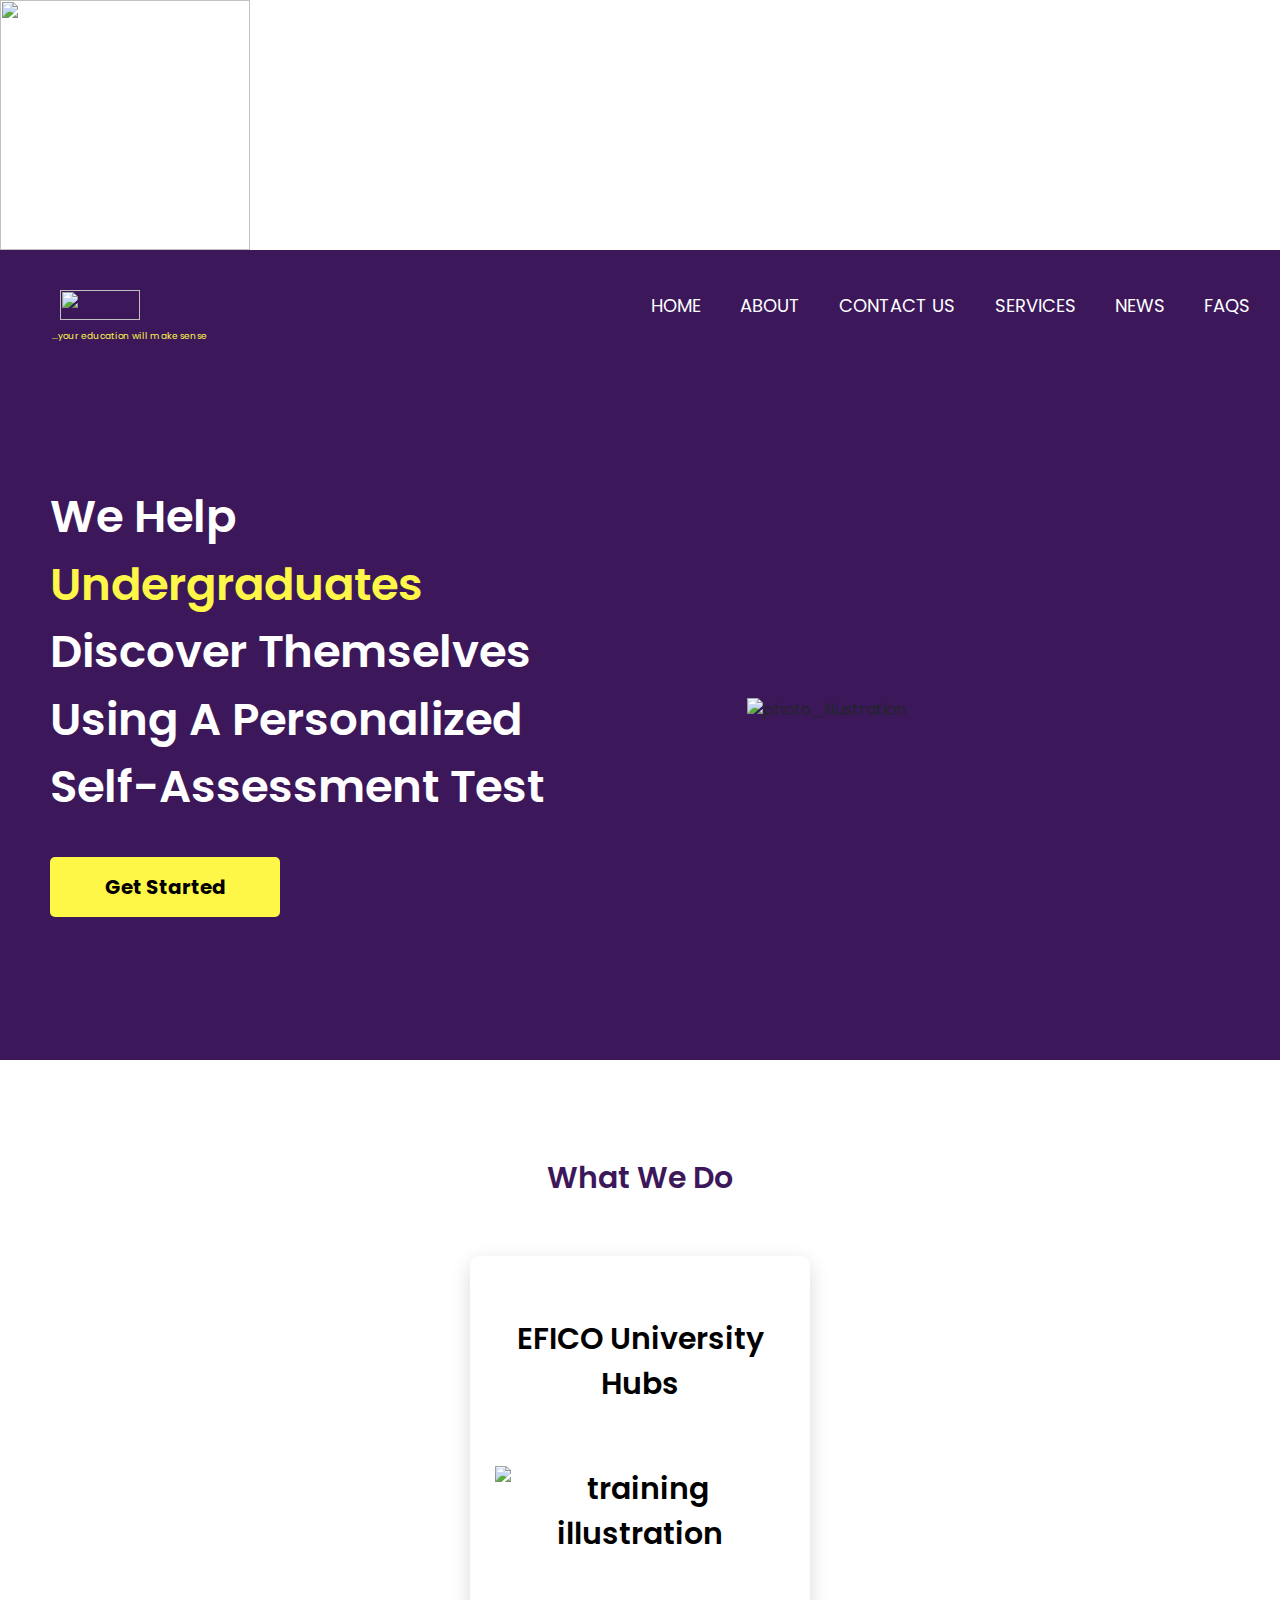
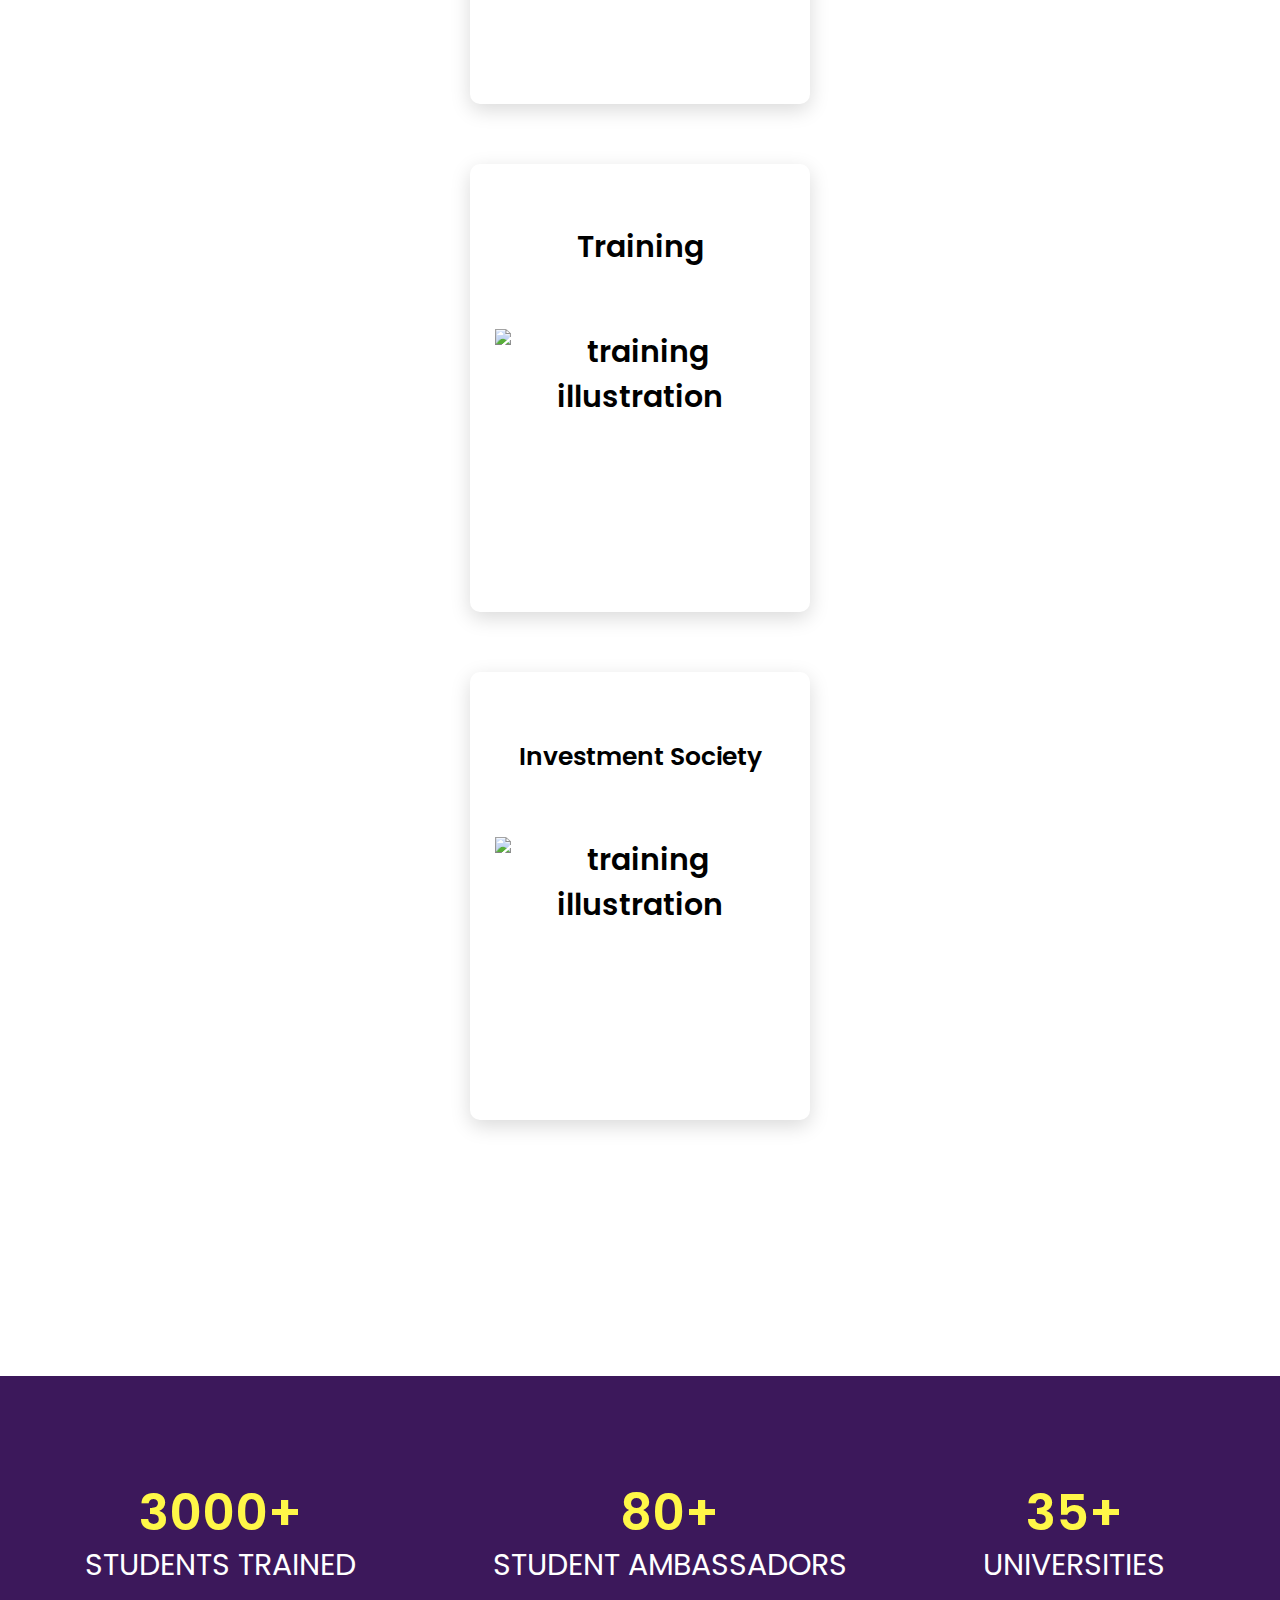
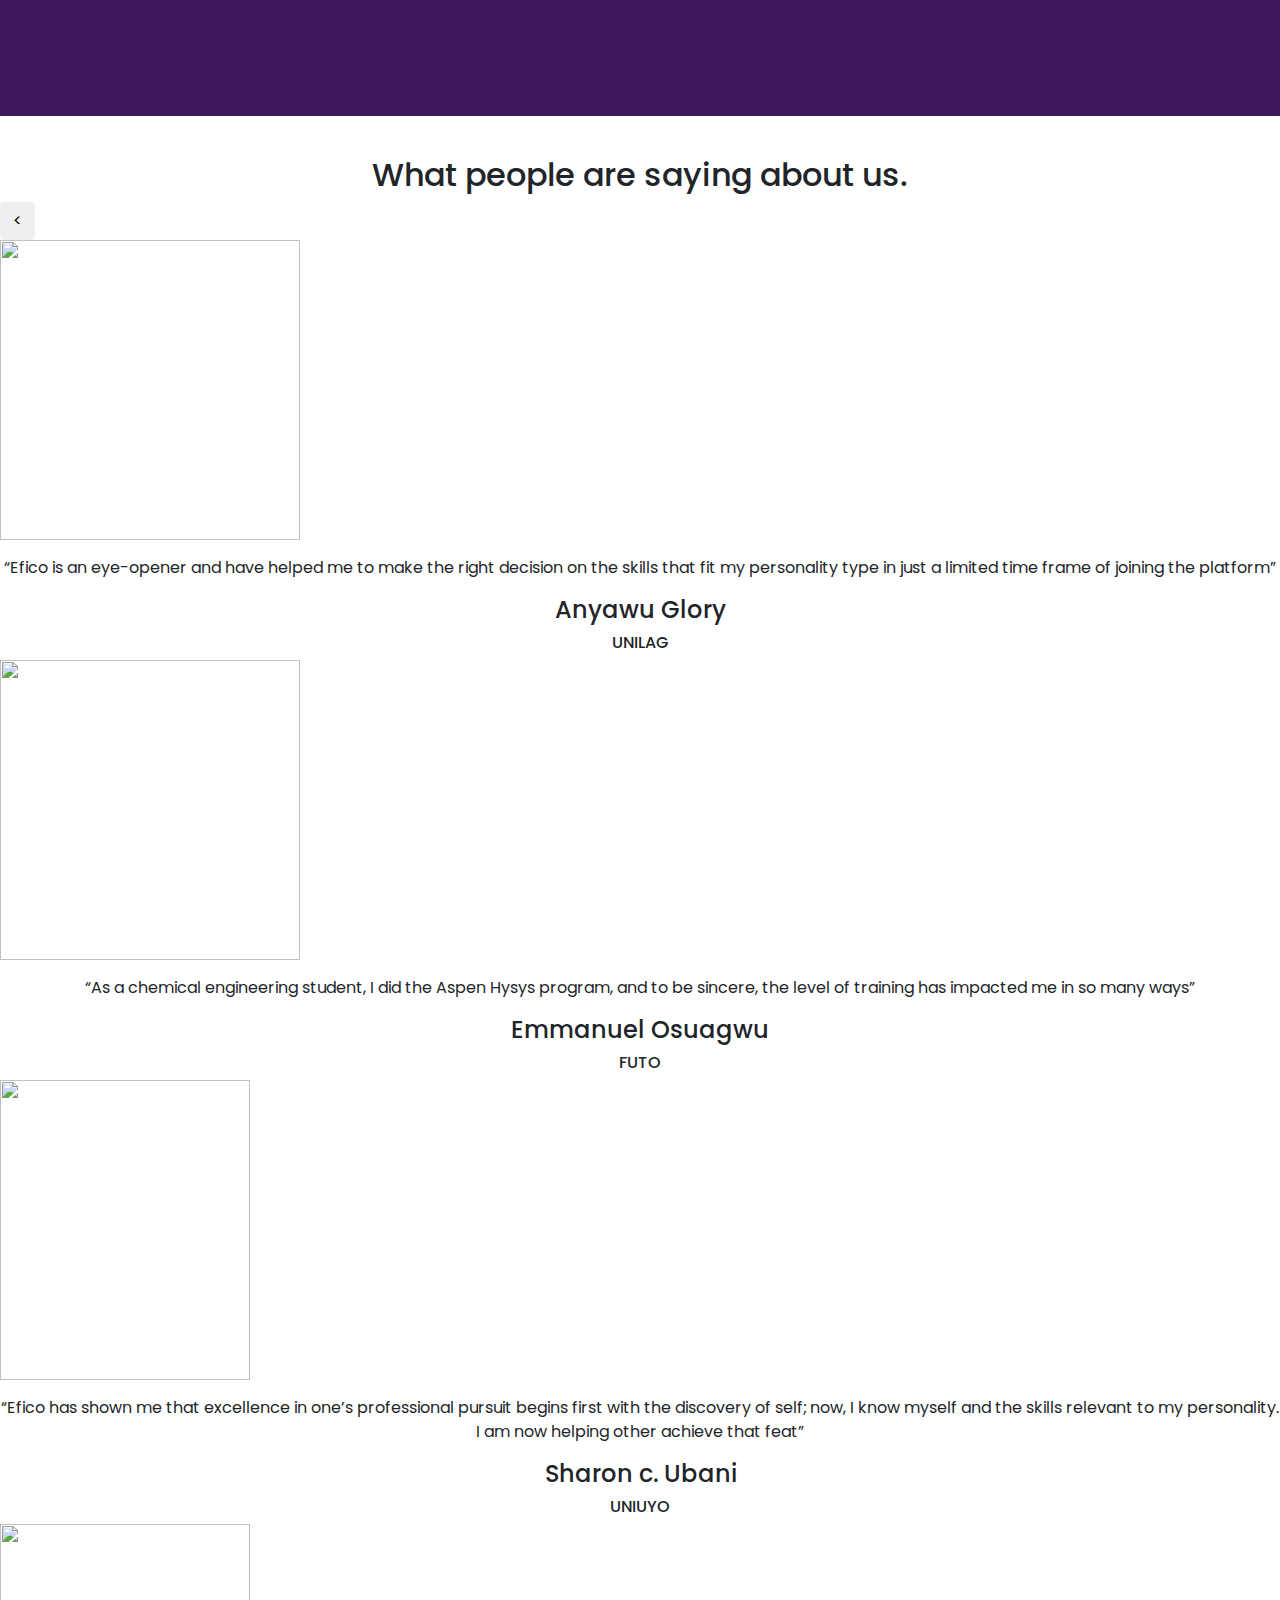
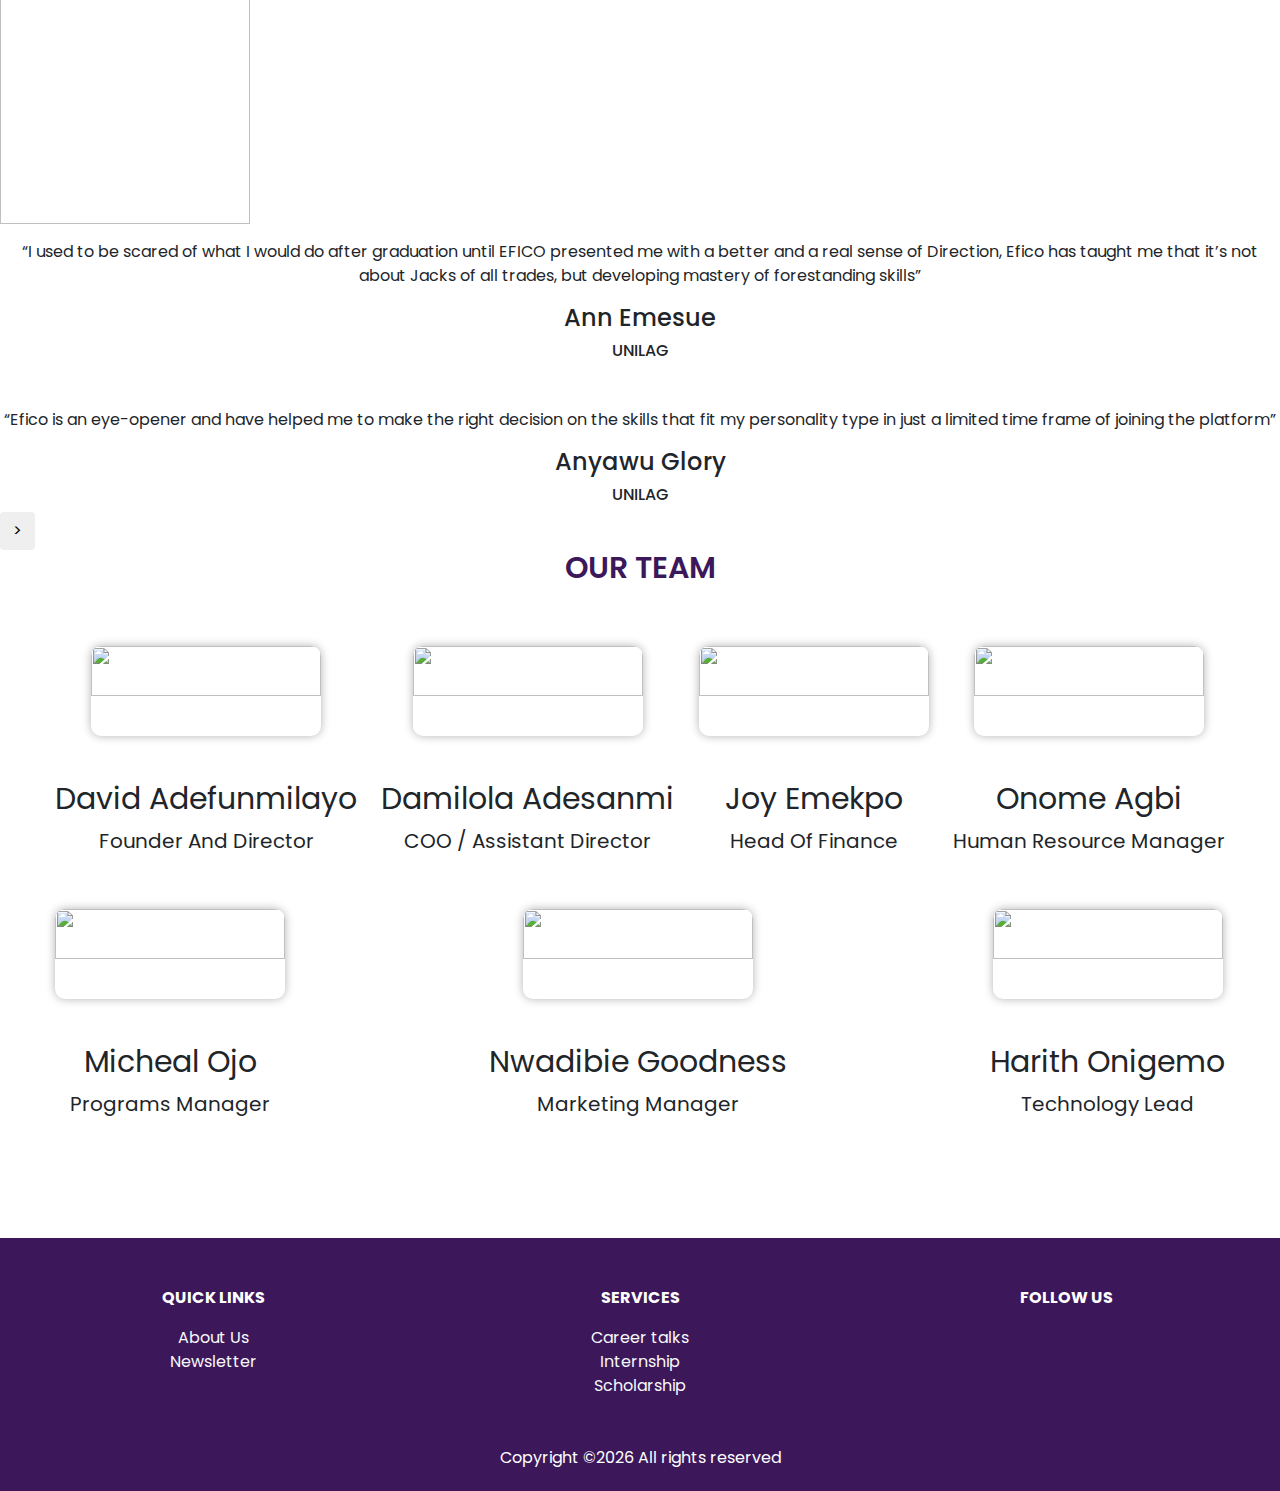
==== index.html @ e08e8446 "Update index.html" ====
<!DOCTYPE html>
<html lang="en">

<head>
    <meta charset="UTF-8">
    <meta name="viewport" content="width=device-width, initial-scale=1.0,maximum-scale=1.0, user-scalable=no">
    <meta http-equiv="X-UA-Compatible" content="ie=edge">
    <title>Efico</title>
    <link rel="stylesheet" href="https://maxcdn.bootstrapcdn.com/bootstrap/4.0.0/css/bootstrap.min.css" integrity="sha384-Gn5384xqQ1aoWXA+058RXPxPg6fy4IWvTNh0E263XmFcJlSAwiGgFAW/dAiS6JXm" crossorigin="anonymous">
    <link rel="stylesheet" href="./assets/css/index.css">
<script src="assets/js/script.js"></script>
</head>
<body>
<div class="splash ">
    <img src="https://media.giphy.com/media/lRwEh67kuL4EWx0hHs/giphy.gif" alt="" class="fade-in" width="250" height="250">
   
</div>

    <div class="top__bg flex col">
        <header class="flex row">
            <div class="logo Flex ">
                <img src="logo.png" width="80" height="30" alt="">
                <p id="your" style="font-size:9px;">...your education will make sense</p>
            </div>
            <nav id="nav" class="Flex row">
                 <div id="nav-icon">
                            <div></div>
                            <div></div>
                            <div></div>
                </div>
                <ul class="flex row">
                    <li>
                        <a href="#">home</a>
                    </li>
                    <li>
                        <a href="./Abouts.html">about</a>
                    </li>
                    <li>
                        <a href="./contact.html">contact us</a>
                    </li>
                    <li>
                        <a href="./service.html">services</a>
                    </li>
                    <li>
                        <a href="./news.html">news</a>
                    </li>
                    <li>
                        <a href="./faqs.html">faqs</a>
                    </li>
                </ul>
            </nav>
        </header>
        <main class="Flex row">
            <div class="content Flex ">
                <p>We help <span class="special">undergraduates</span> discover themselves using a Personalized
                    self-assessment test</p>
                <button>Get Started</button>
            </div>
            <img src="./assets/img/startup.svg" alt="photo_illustration" class="illustration">
        </main>
    </div>
    <section class="section-one mission flex col">
        <h1>What We Do</h1>
        <ul class="flex row">
            <li class="Flex">
                <span>EFICO University Hubs</span>
                <figure>
                    <figcaption hidden>Image illustrating Training</figcaption>
                    <img src="https://res.cloudinary.com/dox2gqczu/image/upload/v1593635358/Graduation_hpuawo.gif" width="250" height="200" alt="training illustration">
                </figure>
            </li>
            <li class="Flex">
                <span>Training</span>
                <figure>
                    <figcaption hidden>Image illustrating Training</figcaption>
                    <img src="https://res.cloudinary.com/dox2gqczu/image/upload/v1593636618/Kids_Studying_from_Home_1_nvxxnc.gif" width="250" height="250" alt="training illustration">
                </figure>
            </li>
            <li class="Flex">
                <span style="font-size: 25px;">Investment&nbsp;Society</span>
                <figure>
                    <figcaption hidden>Image illustrating Training</figcaption>
                    <img src="https://res.cloudinary.com/dox2gqczu/image/upload/v1593416941/Finance_ycnor4.gif" width="250" height="250" alt="training illustration">
                    
                </figure>
            </li>
        </ul>
    </section>
    <section class="section-two achievements">
        <h1 hidden>achievements</h1>
        <ul class="Flex row">
            <li>
                <p><span class="special">3000+</span> <br>students trained</p>
            </li>
            <li>
                <p><span class="special">80+</span> <br>student ambassadors</p>
            </li>
            <li>
                <p><span class="special">35+</span> <br>universities</p>
            </li>
        </ul>
    </section>
    
    <br>
    <div class="text-center ttxt"><H2>What people are saying about us.</H2></div>
  <div class="carousel">
      <button class="carousel_button previous btn" id="previous">&lt;</button>
      <div class="carousel_images">
          <div class="text">
          <img src="https://res.cloudinary.com/dox2gqczu/image/upload/v1593640739/Glory_qvvcg1.jpg" width="300" height="300" alt="" class="caroImg">
            <p class="text-center mt-3">“Efico is an eye-opener and have helped me to make the right decision on the skills that fit my personality type in just a limited time frame of joining the platform”</p>
            <h4 class="text-center">Anyawu Glory</h4>
            <h6 class="text-center">UNILAG</h6>
        </div>
        <div class="text">
            <img src="https://res.cloudinary.com/dox2gqczu/image/upload/v1593640124/Emmanuel_Osuagwu..._FUTO_coed0z.jpg" width="300" height="300" alt="" class="caroImg">
              <p class="text-center mt-3">“As a chemical engineering student, I did the Aspen Hysys program, and to be sincere, the level of training has impacted me in so many ways”</p>
              <h4 class="text-center">Emmanuel Osuagwu</h4>
              <h6 class="text-center">FUTO</h6>
          </div>
          <div class="text">
            <img src="https://res.cloudinary.com/dox2gqczu/image/upload/v1593640123/Sharon_Ubani_UNIUYO_inabuc.jpg" width="250" height="300" alt="" class="caroImg">
              <p class="text-center mt-3">“Efico has shown me that excellence in one’s professional pursuit begins first with the discovery of self; now, I know myself and the skills relevant to my personality. I am now helping other achieve that feat” </p>
              <h4 class="text-center">Sharon c. Ubani</h4>
              <h6 class="text-center">UNIUYO</h6>
          </div>
          <div class="text">
            <img src="https://res.cloudinary.com/dox2gqczu/image/upload/v1593640125/Ann_Emesue_ffup7v.jpg" width="250" height="300" alt="" class="caroImg">
              <p class="text-center mt-3">“I used to be scared of what I would do after graduation until EFICO presented me with a better and a real sense of Direction, Efico has taught me that it’s not about Jacks of all trades, but developing mastery of forestanding skills”</p>
              <h4 class="text-center">Ann Emesue</h4>
              <h6 class="text-center">UNILAG</h6>
          </div>
          <div class="text">
            <img src="https://via.placeholder.com/300" alt="" class="caroImg">
              <p class="text-center mt-3">“Efico is an eye-opener and have helped me to make the right decision on the skills that fit my personality type in just a limited time frame of joining the platform”</p>
              <h4 class="text-center">Anyawu Glory</h4>
              <h6 class="text-center">UNILAG</h6>
          </div>
      </div>
      <button class="carousel_button next btn" id="next">&gt;</button>
  </div>
    
    <section class="section-four team flex col">
        <h1>our team</h1>
        <ul class="flex row">
            <li class="Flex text-center">
                    <img src="./assets/img/david.jpg" alt="">
                <p class="member__name">David Adefunmilayo</p>
                <p class="member__position">Founder and Director</p>
            </li>
            
            <li class="Flex text-center">
                    <img src="./assets/img/dami.jpg" alt="">
                <p class="member__name">Damilola Adesanmi</p>
                <p class="member__position">COO / Assistant Director</p>
            </li>
            <li class="Flex text-center">
                <img src="./assets/img/joy.jpg" alt="">
            <p class="member__name">Joy  Emekpo</p>
            <p class="member__position">Head of Finance</p>
        </li>
            <li class="Flex text-center">
            
                <img src="./assets/img/onome.jpg" alt="">
                        
            <p class="member__name">Onome Agbi</p>
            <p class="member__position"> Human Resource Manager</p>
        </li>
            
            <li class="Flex text-center">
                    <img src="https://res.cloudinary.com/dox2gqczu/image/upload/v1593457088/IMG-20190831-WA0055_2_akvv0k.jpg" alt="">
                <p class="member__name">Micheal Ojo</p>
                <p class="member__position">Programs Manager</p>
            </li>
            <li class="Flex text-center">
                    <img src="https://res.cloudinary.com/dox2gqczu/image/upload/v1593459541/Goodness2_qggwzu.png" alt="">
                <p class="member__name">Nwadibie Goodness</p>
                <p class="member__position">Marketing Manager</p>
            </li>
            <li class="Flex text-center">
                    <img src="https://res.cloudinary.com/dox2gqczu/image/upload/v1593468079/Harith2_cvdtim.png" alt="">
                <p class="member__name">Harith Onigemo</p>
                <p class="member__position">Technology Lead</p>
            </li>
        </ul>
    </section>
    <footer>
        <div class="container-fluid footer py-5">
          <div class="row ">
              <div class="col">
                  <p><Strong>QUICK LINKS</Strong></p>
                  <a href="#" class="text-light">About Us</a> <br>
                  <a href="#" class="text-light">Newsletter</a>
              </div>
              <div class="col">
                <p><Strong>SERVICES</Strong></p>
                
                <a href="#" class="text-light">Career talks</a> <br>
                <a href="#" class="text-light">Internship</a> <br>
                <a href="#" class="text-light">Scholarship</a>
                
            </div>
            <div class="col">
                <p><Strong>FOLLOW US</Strong></p>
            
                <a href="#" class="text-light"><i class="fab fa-twitter"></i></a>
                <a href="#" class="text-light"><i class="fab fa-instagram"></i></a>
                <a href="#" class="text-light"><i class="fab fa-facebook"></i></a>
                <a href="#" class="text-light"><i class="fab fa-youtube"></i></a>
                <a href="#" class="text-light"><i class="fab fa-linkedin"></i></a>
            
            </div>
          </div>
        </div>
        <div class="container-fluid" style=" background-color: #3c185b; text-align: center; color: white; height: 45px; bottom: 0;">
         Copyright &copy;<script>document.write(new Date().getFullYear());</script> All rights reserved </p>
        </div>
        </footer>
    <script src="./assets/js/index.js"></script>

</body>
<script>
   
</script>
<script src="https://kit.fontawesome.com/dc7f1f050e.js" crossorigin="anonymous"></script>
<script src="https://code.jquery.com/jquery-3.2.1.slim.min.js" integrity="sha384-KJ3o2DKtIkvYIK3UENzmM7KCkRr/rE9/Qpg6aAZGJwFDMVNA/GpGFF93hXpG5KkN" crossorigin="anonymous"></script>
<script src="https://cdnjs.cloudflare.com/ajax/libs/popper.js/1.12.9/umd/popper.min.js" integrity="sha384-ApNbgh9B+Y1QKtv3Rn7W3mgPxhU9K/ScQsAP7hUibX39j7fakFPskvXusvfa0b4Q" crossorigin="anonymous"></script>
<script src="https://maxcdn.bootstrapcdn.com/bootstrap/4.0.0/js/bootstrap.min.js" integrity="sha384-JZR6Spejh4U02d8jOt6vLEHfe/JQGiRRSQQxSfFWpi1MquVdAyjUar5+76PVCmYl" crossorigin="anonymous"></script>
</html>
---- assets/css/index.css ----
@import url('https://fonts.googleapis.com/css2?family=Poppins:wght@400;600;700&display=swap');

*{
    margin: 0;
    padding: 0;
    box-sizing: border-box;
    font-family: 'Poppins', sans-serif;
    -webkit-tap-highlight-color: transparent;
}
li {
    list-style-type: none;
}
.flex {
    display: flex;
}

.col {
    flex-direction: column;
}
.row {
    flex-direction: row;
}
.top__bg {
    background-color: #3C185B;
    width: 100%;
    max-width: 100vw;
    min-height: 90vh;
    height: fit-content;
}
body {
    overflow-x: hidden;
}
header {
    padding: 0 30px 0 52px; 
    justify-content: space-between;
    align-items: flex-start;
    height: 110px;
}
header .logo {
    align-items: flex-start;
    margin-top: 40px;
}
header .logo img {
    margin: 0 0 10px 8px;
}
header .logo p {
    color: #FFF748;
    font-size: 20px;
}
nav {
    height: inherit;
    width: 50%;
}
nav ul {
    width: 100%;
   height: inherit;
   align-items: center;
   justify-content: space-between;
}

nav a {
    font-size: 18px;
    text-decoration: none;
    text-transform: uppercase;
    color:white;
    white-space: nowrap;
}

main {
    position: relative;
    flex: 1;
    align-items: center;
    padding: 45px 0px;
}
main .content  {
    align-items: flex-start;
    margin-left: 50px;
    width: 40%;
    margin-right: 185px;
}
main .content p {
    color: white;
    text-transform: capitalize;
    font-size: 45px;
    font-weight: 600;
    line-height: 150%;
}
main .content .special {
    color: #FFF748;
}
main .illustration {
    width: 30%;
    height: auto
}
.content button {
    text-align: center;
    margin-top: 20px;
    width: 230px;
    height: 60px;
    font-weight: bold;
    font-size: 20px;
    background-color: #FFF748;
    border: none;
    border-radius: 5px;
    cursor: pointer;
    margin-bottom: 20px;
}
.content button:hover {
    transform: translateY(-6px);
    border-bottom: 5px solid rgb(170, 163, 25)
}
.slide {
    position: absolute;
    bottom: 20px;
    width: fit-content;
    margin-left: auto;
    margin-right: auto;
    left: 0;
    right: 0;
}
.slide div {
    width: 14px;
    height: 14px;
    background-color: transparent;
    border: 2px solid white;
    border-radius: 50%;
    margin: 0 10px;
}
.slide .current {
    background: white;
}
section {
    width: 100%;
}
.section-one.mission {
    padding: 100px 100px 180px 100px;
    align-items: center;
}
.section-one h1 {
    font-size: 50px;
    color: #3C185B;
    font-weight: 600;
    text-transform: capitalize;
    margin-bottom: 100px
}
.section-one ul {
    width: 100%;
    justify-content: space-between;
}
.section-one li {
    color: black;
    font-size: 30px;
    font-weight: 600;
    background-color: #FFFFFF;
    box-shadow: 0px 6px 20px rgba(0, 0, 0, 0.15);
    border-radius: 10px;
    flex-shrink: 0;
    width: 340px;
    height: 448px;
    align-items: center;
    text-align: center;
    padding: 60px 25px 35px 25px;
}
.section-one li:hover {
    cursor: pointer;
    transform: scale(1.1);
    box-shadow: 0px 0px 10px rgba(0, 0, 0, 0.2)
}
.section-one li img {
    margin-top: 60px
}
.section-two {
    background-color: #3C185B;
    height: fit-content;
    padding: 0 100px;
}
.section-two ul {
    height: fit-content;
    min-height: 340px;
    height: 100%;
    width: 100%;
    align-items: center;
    justify-content: space-between;
}
.section-two li p {
    font-size: 30px;
    text-align: center;
    line-height: 45px;
    color: white;
    text-transform: uppercase;
}
.section-two li p .special {
    color: #FFF748;
    font-weight: 600;
    font-size: 50px;
}

.section-three {
    padding: 60px 0 150px 0px;
    align-items: center
}
.section-three h1 {
    text-transform: uppercase;
    font-size: 50px;
    color: #3C185B;
    font-weight: 600;
    margin-bottom: 120px
}
.section-three .carousel {
    width: 100%;
    height: 200px;
    min-height: fit-content;
    position: relative;
}
.section-three .carousel .control {
    right: 0;
    width: 105px;
    height: inherit;
    align-items: center;
    justify-content: center;
}
.section-three .carousel .control:hover {
    cursor: pointer;
    background-color: rgba(0, 0, 0, 0.2);
}
.section-three .carousel .next {
    position: absolute;
    right: 0;
}
.section-three .review {
    margin: 0 0 0 10px;
    padding-right: 115px;
}
.section-three .content {
    margin-left: 40px;
}
.section-three .reviewer__name {
    text-transform: capitalize;
    color: #3C185B;
    font-size: 30px;
    margin-bottom: 30px;
}
.section-three .review__content {
    color: black;
    font-size: 25px;
}
.section-four {
    align-items: center;
    margin-bottom: 50px;
}
.section-four h1 {
    text-transform: uppercase;
    font-size: 50px;
    color: #3C185B;
    font-weight: 600;
    margin-bottom: 100px
}
.section-four ul {
    padding: 0 40px;
    width: 100%;
    flex-wrap: wrap;
    justify-content: space-between
}
.section-four li {
    margin-bottom: 100px;
    align-items: center;
    flex-shrink: 0;
}
.section-four p {
    text-transform: capitalize;
    text-align: center
}
.section-four img {
    width: 230px;
    height: 55%;
    border-radius: 10px;
    box-shadow: 0px 0px 10px rgba(0, 0, 0, 0.3);
}
.section-four .member__name {
    font-size: 30px;
    margin: 40px 0 5px 0;
}
.section-four .member__position {
    font-size: 20px;
}
footer {
    background-color: #3C185B;
    color: white;
    text-align: center;
}
 @media only screen and (max-width: 1400px) {
     section.flex h1 {
         margin-bottom: 60px;
         font-size: 30px
     }
     .section-one ul.row {
         width: fit-content;
         flex-direction: column;
     }
     .section-one li {
         margin-bottom: 60px;
     }
 }
@media only screen and (max-width: 1150px) {
    nav ul.flex.row {
        padding-top: 80px;
        z-index: 2;
        justify-content: flex-start;
        background: #3C185B;
        position: absolute;
        left: 0;
        top: 0;
        width: 100vw;
        min-height: 110vh;
        flex-direction: column;
        overflow: hidden;
        transition-duration: 300ms;
        transform: translateX(-100%)
    }
    nav.open ul.flex.row {
        transform: translateX(0)
    }
    nav {
        width: fit-content
    }
    nav ul.flex.row li {
        margin-bottom: 40px;
    }
    #nav-icon {
        position: relative;
        z-index: 4;
        margin-top: 25px;
        width: 35px;
        height: fit-content;
        cursor: pointer;
    }
    #nav-icon div {
        border-radius: 2px;
        height: 3px;
        width: 35px;
        margin-bottom: 10px;
        background-color: white;
        transition-duration: 300ms;
    }
    #nav-icon div:nth-child(3) {
        margin-bottom: 0;
    }
    .open #nav-icon div:nth-child(1){
      transform: rotateZ(-45deg) translateX(-8px)translateY(10px)
    }
    .open #nav-icon div:nth-child(2) {  
        opacity: 0;
    }
    .open #nav-icon div:nth-child(3){
    transform: rotateZ(45deg) translateX(-8px)translateY(-10px)
  }
  main .content p {
      font-size: 30px;
      margin-bottom: 40px;
  }
  .section-two {
    padding: 0 30px;
}
}
@media only screen and (max-width: 920px) {
    main .content {
        margin-right: 60px;
    }
    .section-two li p  {
        font-size: 20px;
    }
    .section-two li p .special  {
        font-size: 30px;
    }
}
@media only screen and (max-width: 650px) {
    .section-one.mission {
    padding:  100px 0;
    }
    .section-one ul.row {
        width: 100%;
        align-items: center;
    }
    .section-one li {
        width: 80%;
    }
    .section-one li img {
        width: 90%;
    }
    .section-four img{
        width: 60%;
    }
    .section-four ul.row{
        flex-direction: column;
        align-items: center;
    }
    .section-four li {
        align-items: center;
    }
    .section-two ul.row {
        flex-direction: column;
        padding: 45px 0 0 0;
    }
    .section-two li {
        margin-bottom: 45px;
    }
    .section-three .review.row {
        flex-direction: column;
        padding-right: 0;
        align-items: center;
        text-align: center;
        margin-left: 0;
    }
    .section-three .carousel .control {
        width: 30px;
    }
    .section-three .review img {
        width: 70%;
    }
    .section-three .carousel {
        justify-content: space-between;
    }
    .section-three .carousel .next {
        position: unset;
    }
    .section-three .content {
        margin: 0;
    }
    .section-three .reviewer__name {
        margin: 30px 0 10px 0;
        font-size: 25px;
    }
    .section-three .review__content {
        font-size: 18px;
    }
}

@media only screen and (max-width: 550px){
    header {
        padding: 0 25px;
    }
    header .logo p {
        font-size: 16px;
    }
    main .content {
        margin: 0 40px 0 25px;
    }
    main .content p {
        font-size: 22px;
        margin-bottom: 0px;
    }
    main .illustration {
        width: 40%;
    }
    .content button {
        width: 160px;
        font-size: 18px;
        height: 50px;
    }
}
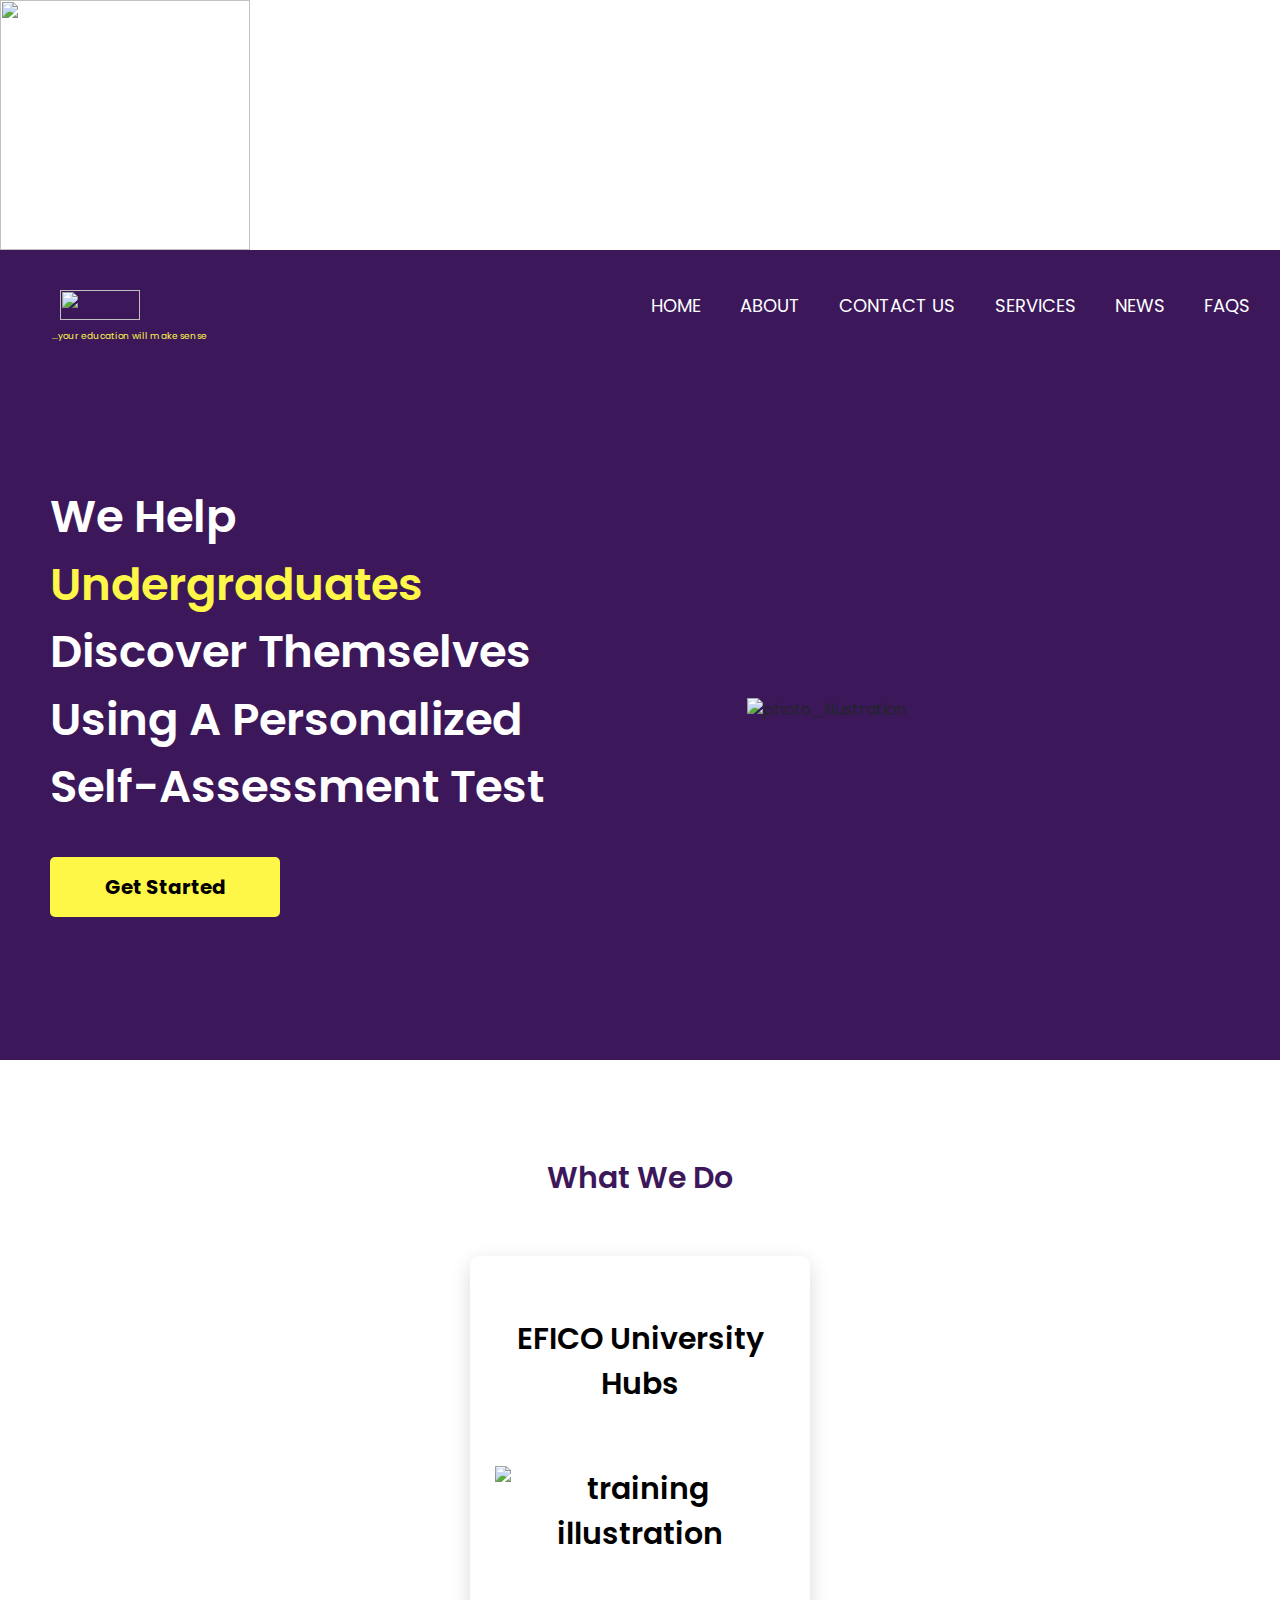
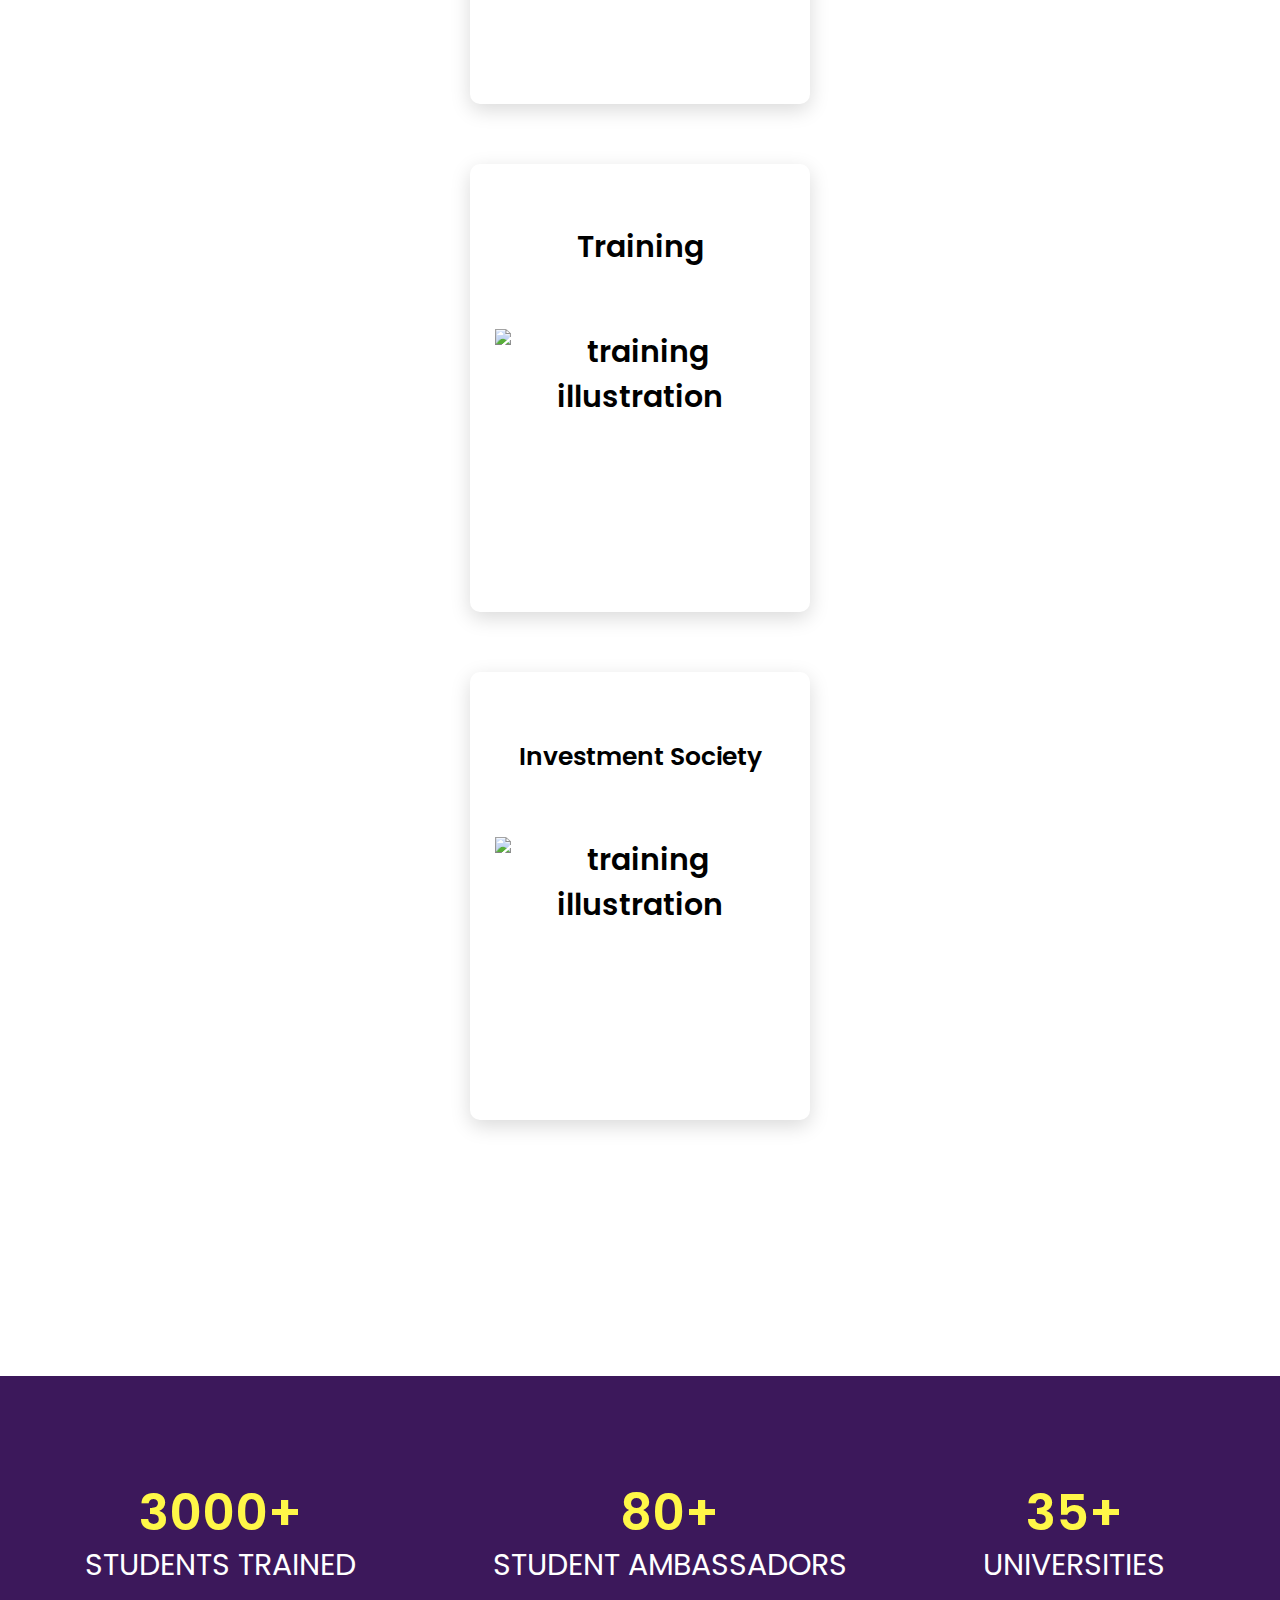
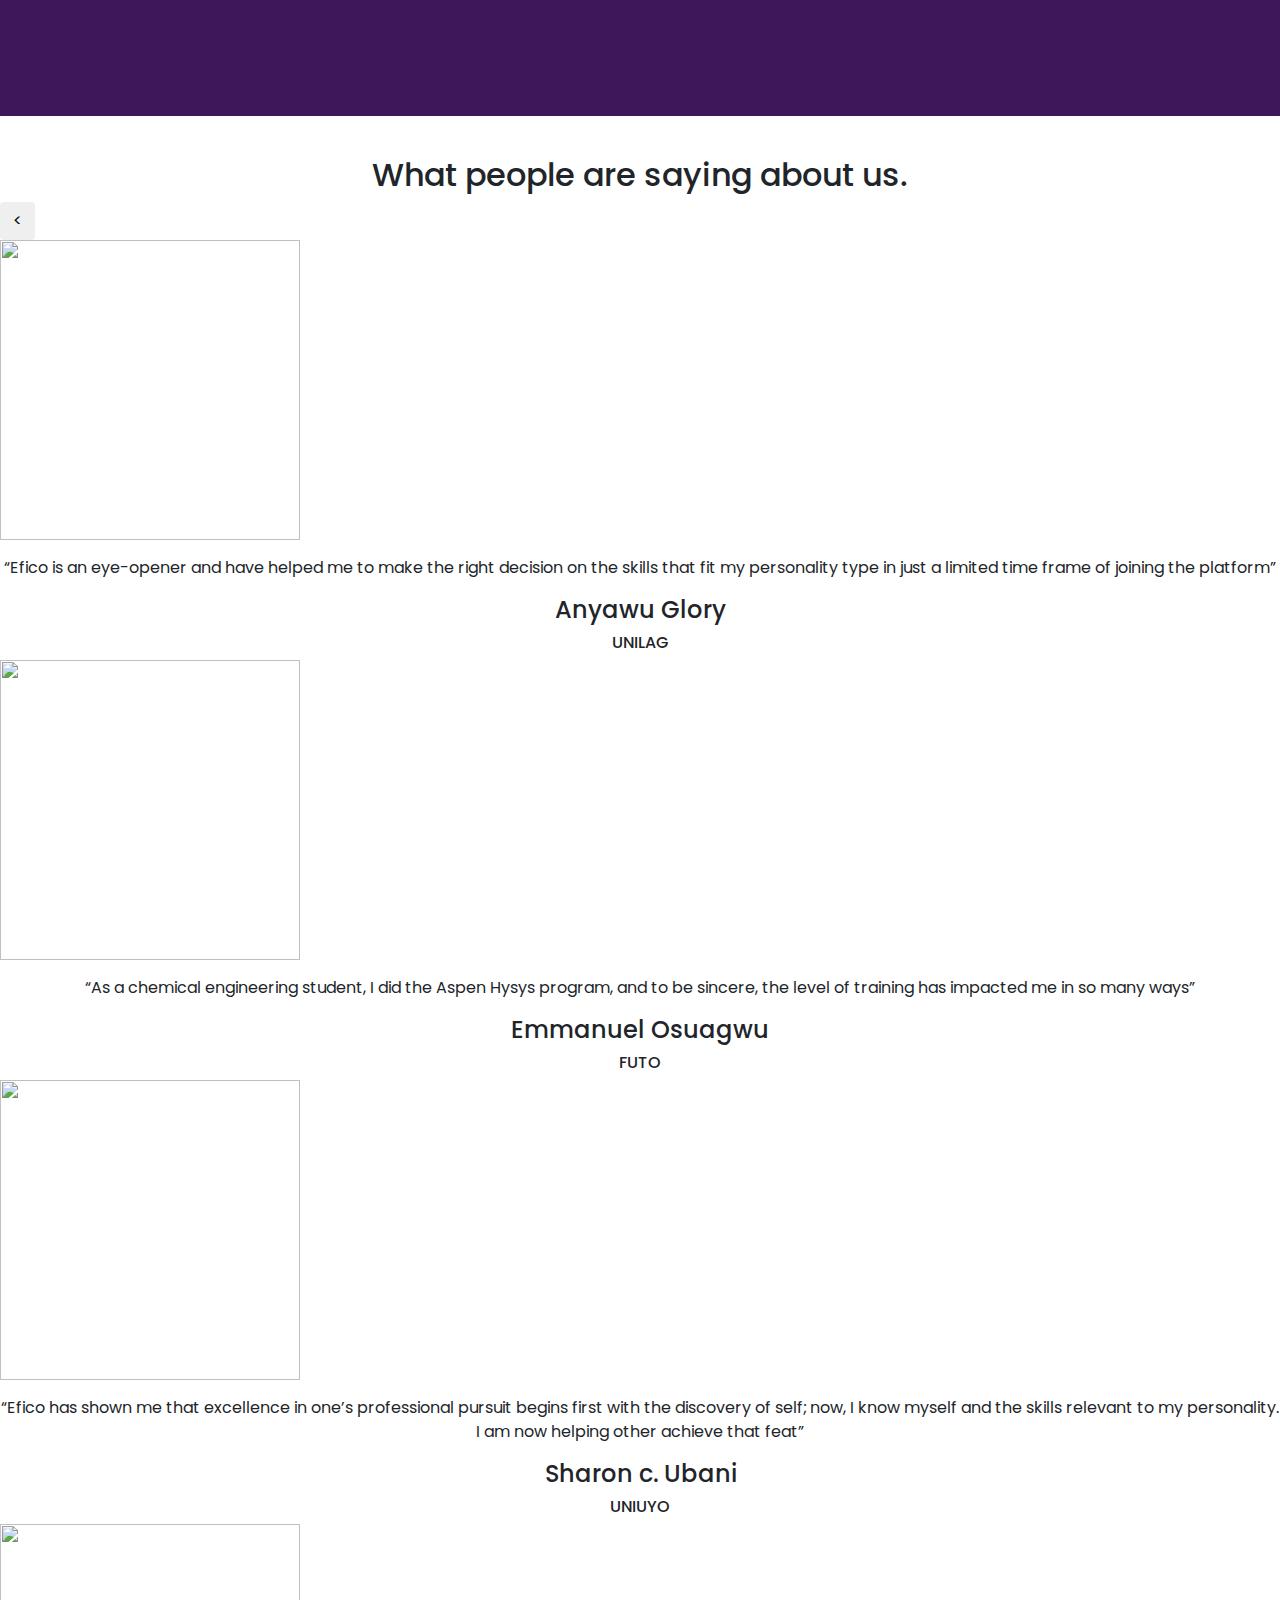
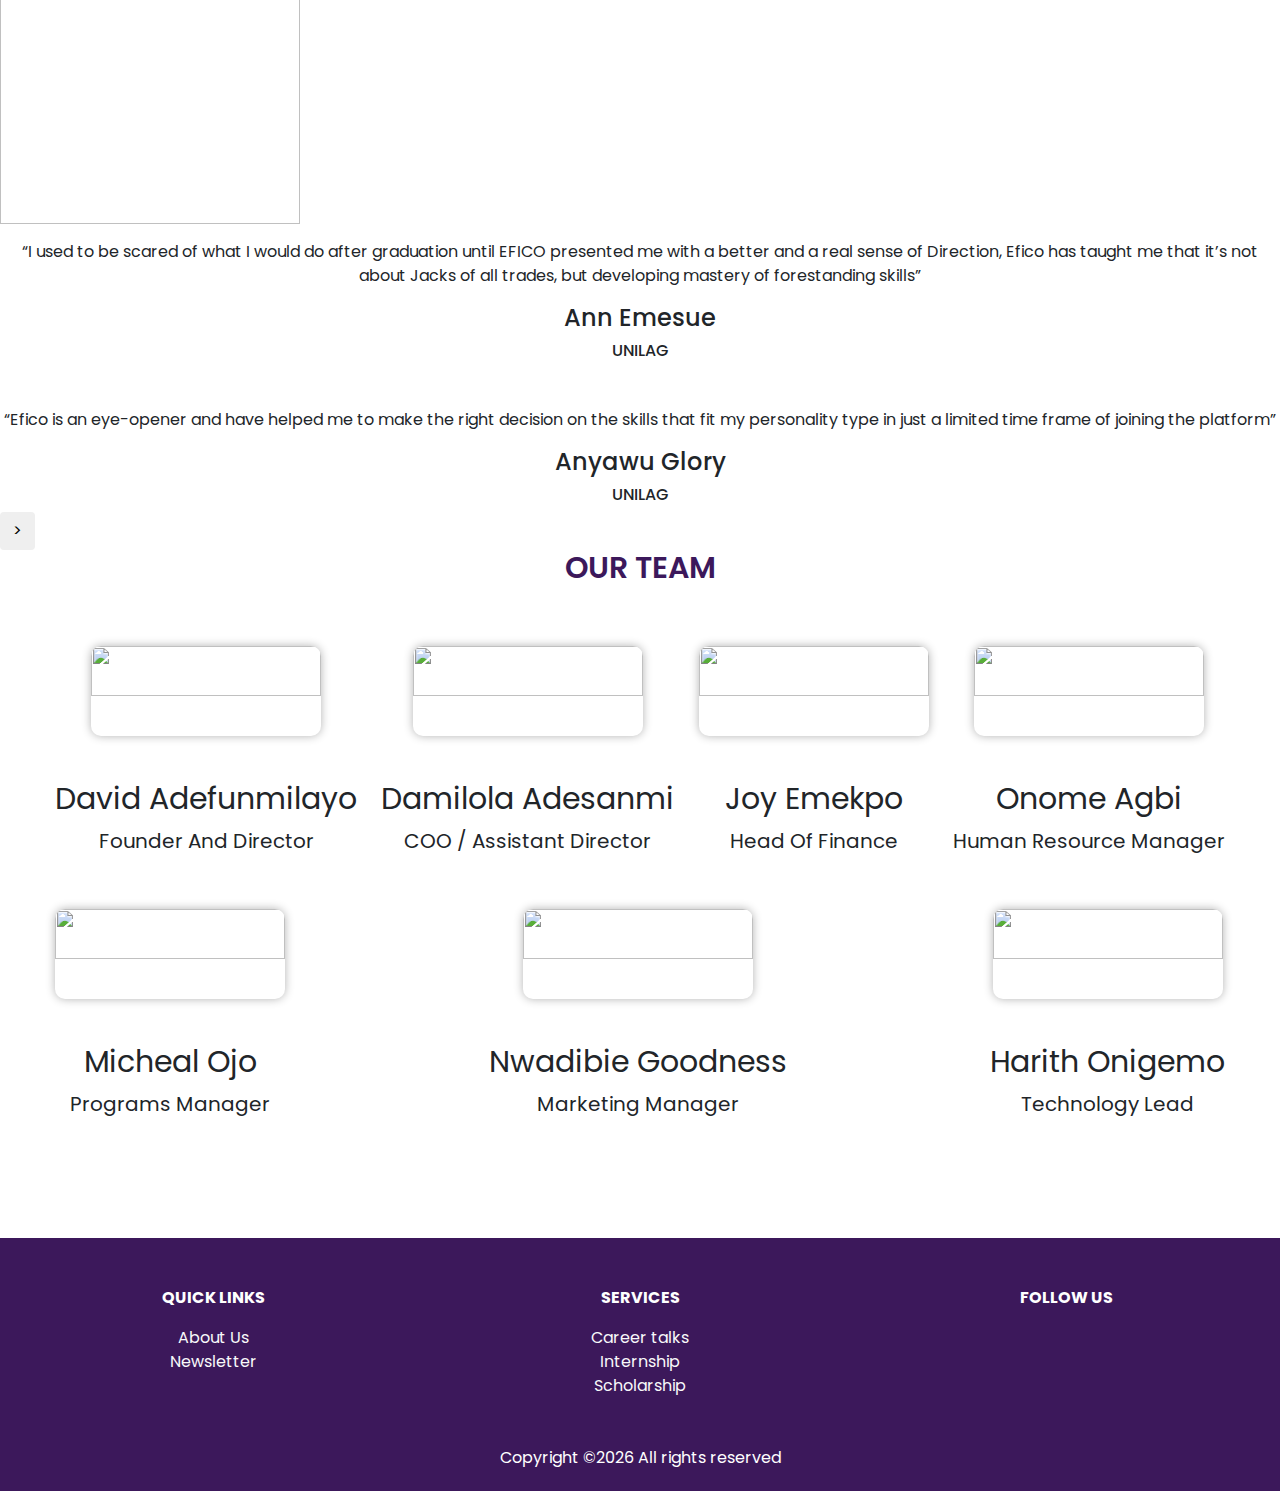
==== commit 6dfe496b: "Update index.html" ====
--- a/index.html
+++ b/index.html
@@ -119,13 +119,13 @@
               <h6 class="text-center">FUTO</h6>
           </div>
           <div class="text">
-            <img src="https://res.cloudinary.com/dox2gqczu/image/upload/v1593640123/Sharon_Ubani_UNIUYO_inabuc.jpg" width="250" height="300" alt="" class="caroImg">
+            <img src="https://res.cloudinary.com/dox2gqczu/image/upload/v1593640123/Sharon_Ubani_UNIUYO_inabuc.jpg" width="300" height="300" alt="" class="caroImg">
               <p class="text-center mt-3">“Efico has shown me that excellence in one’s professional pursuit begins first with the discovery of self; now, I know myself and the skills relevant to my personality. I am now helping other achieve that feat” </p>
               <h4 class="text-center">Sharon c. Ubani</h4>
               <h6 class="text-center">UNIUYO</h6>
           </div>
           <div class="text">
-            <img src="https://res.cloudinary.com/dox2gqczu/image/upload/v1593640125/Ann_Emesue_ffup7v.jpg" width="250" height="300" alt="" class="caroImg">
+            <img src="https://res.cloudinary.com/dox2gqczu/image/upload/v1593640125/Ann_Emesue_ffup7v.jpg" width="300" height="300" alt="" class="caroImg">
               <p class="text-center mt-3">“I used to be scared of what I would do after graduation until EFICO presented me with a better and a real sense of Direction, Efico has taught me that it’s not about Jacks of all trades, but developing mastery of forestanding skills”</p>
               <h4 class="text-center">Ann Emesue</h4>
               <h6 class="text-center">UNILAG</h6>
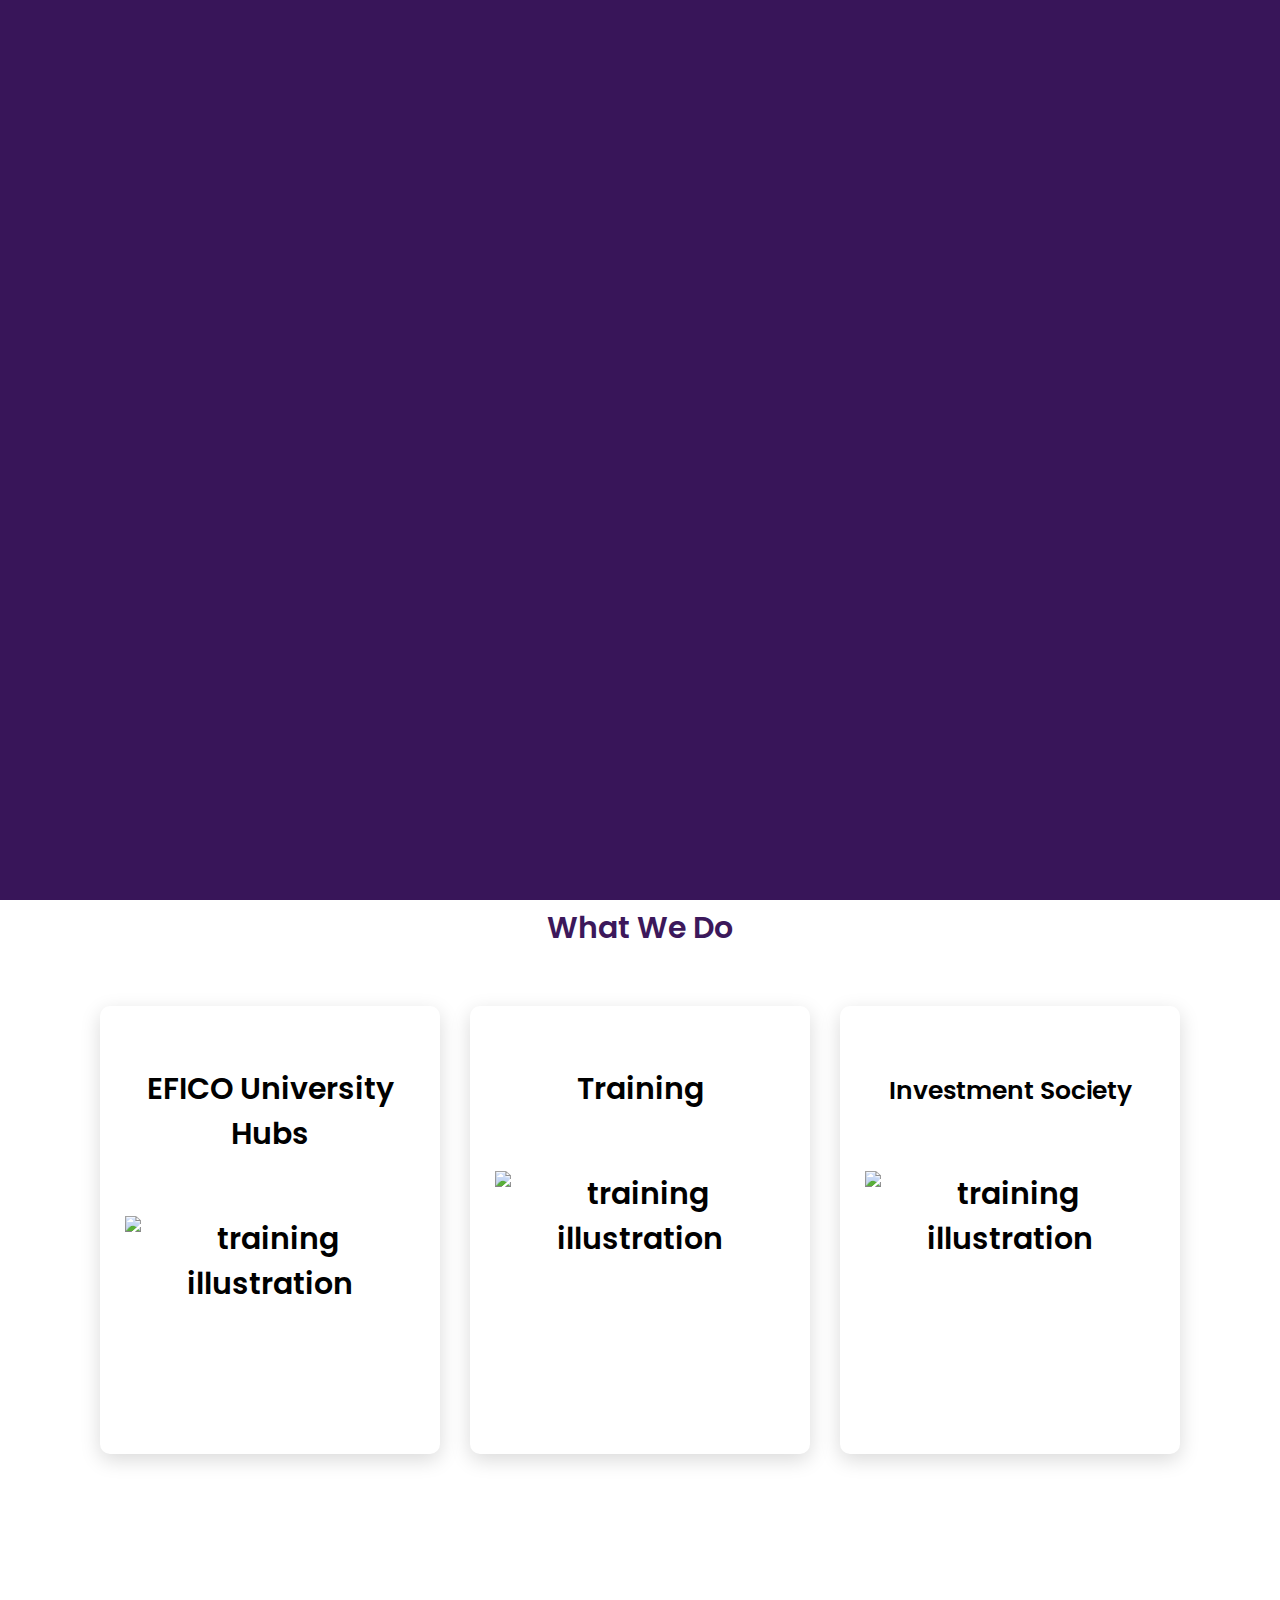
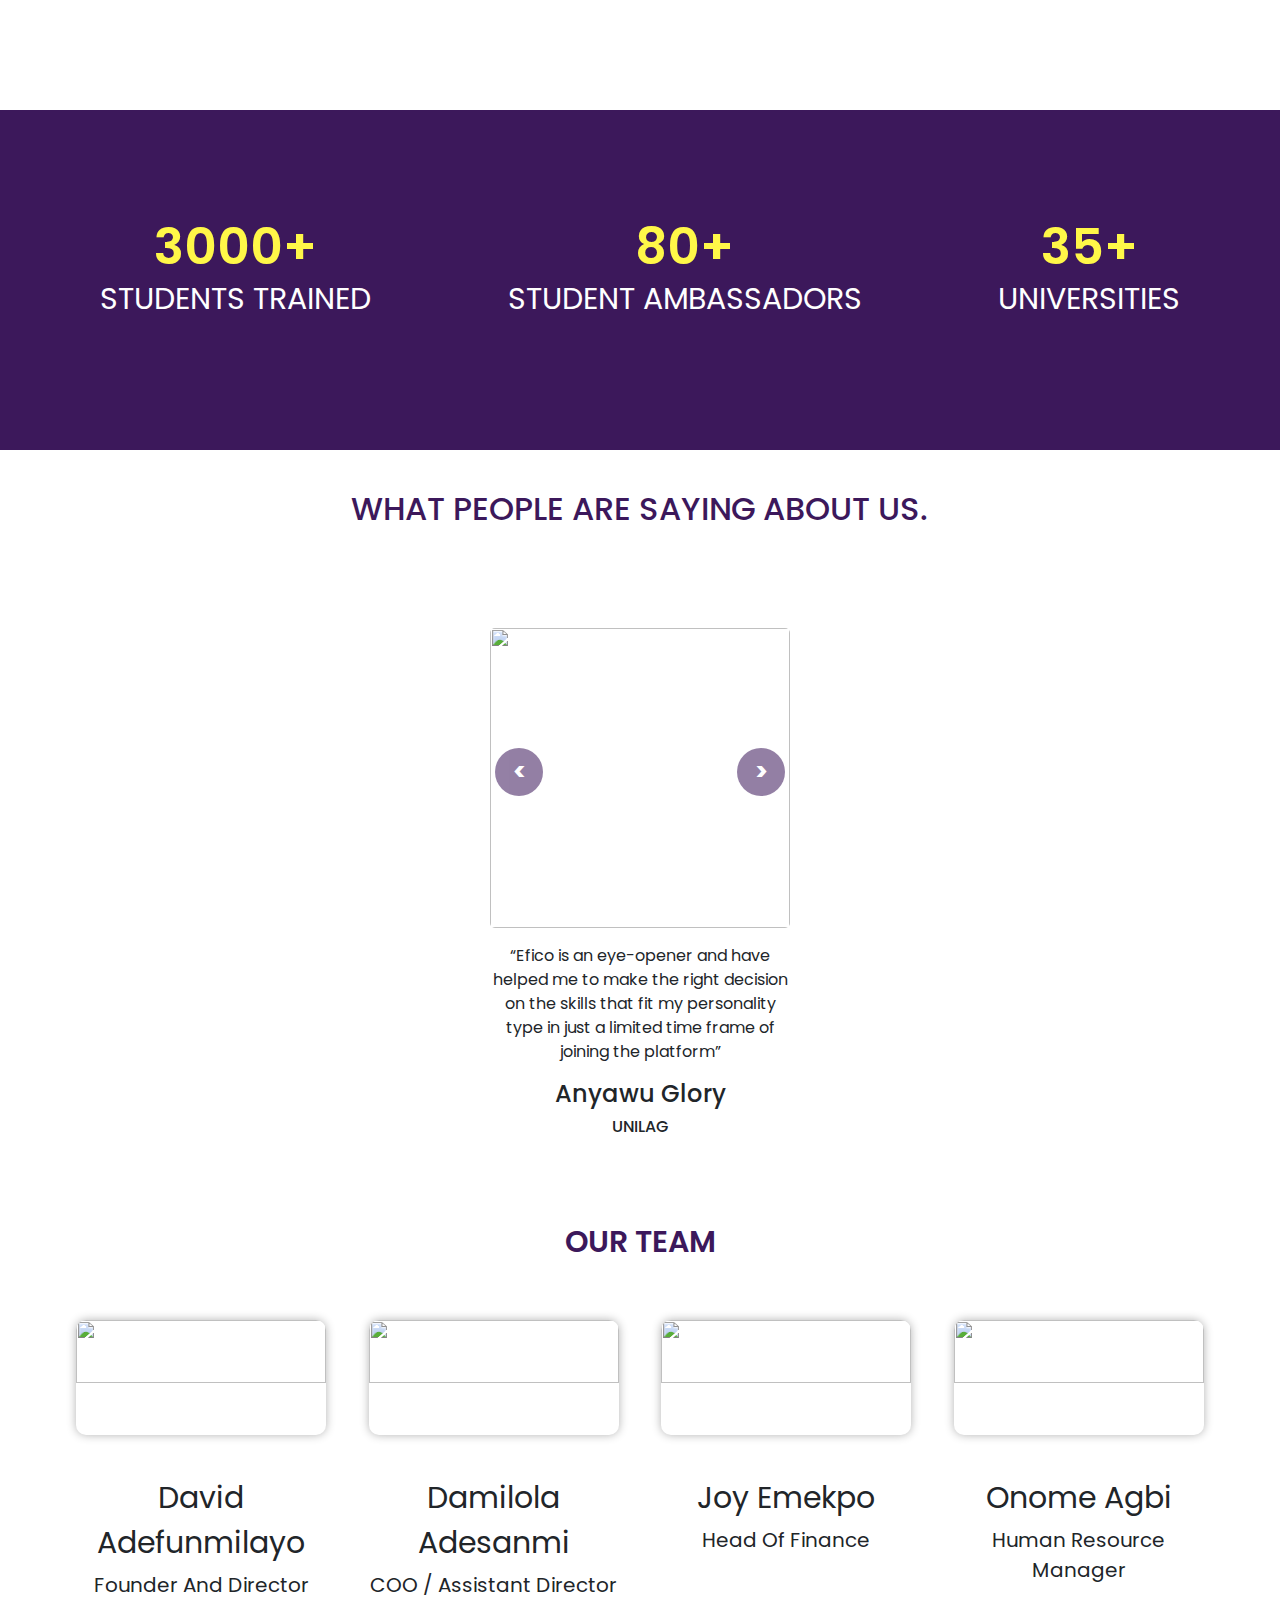
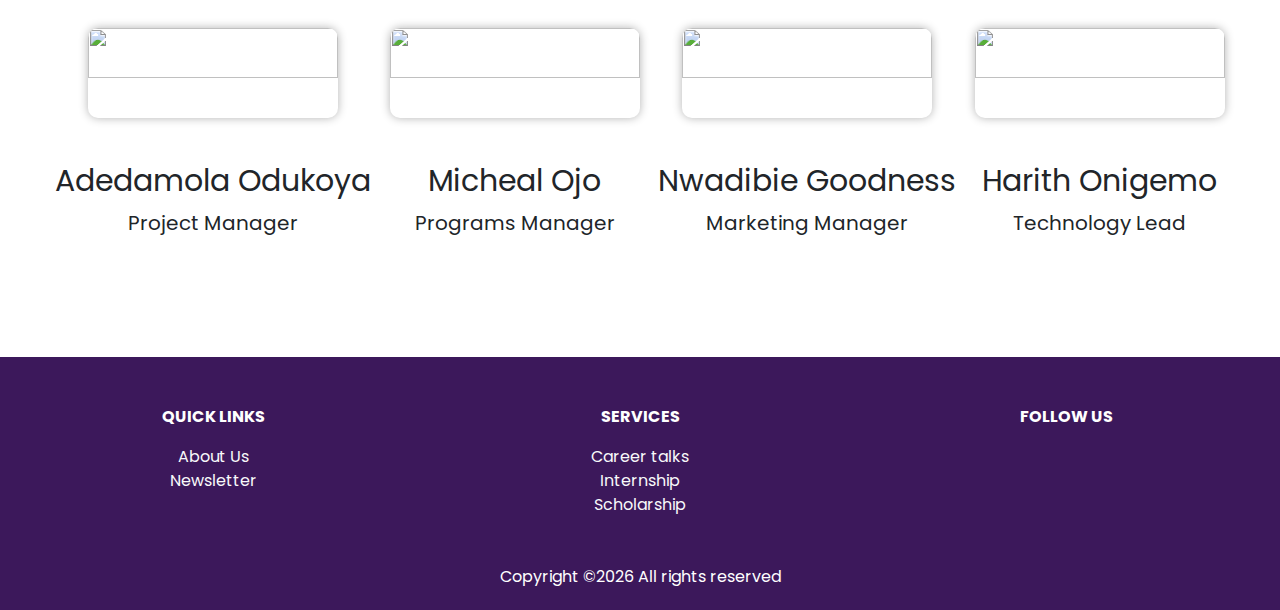
==== commit b55fdad6: "some changes" ====
--- a/index.html
+++ b/index.html
@@ -54,10 +54,53 @@
             <div class="content Flex ">
                 <p>We help <span class="special">undergraduates</span> discover themselves using a Personalized
                     self-assessment test</p>
-                <button>Get Started</button>
-            </div>
+                <button data-toggle="modal" data-target="#exampleModal">Get Started</button>
+            </div>
+
             <img src="./assets/img/startup.svg" alt="photo_illustration" class="illustration">
         </main>
+        <div class="modal fade" id="exampleModal" tabindex="-1" role="dialog" aria-labelledby="exampleModalLabel" aria-hidden="true">
+            <div class="modal-dialog" role="document">
+              <div class="modal-content">
+                <div class="modal-header">
+                  <h5 class="modal-title" id="exampleModalLabel">Input your Email</h5>
+                  <button type="button" class="close" data-dismiss="modal" aria-label="Close">
+                    <span aria-hidden="true">&times;</span>
+                  </button>
+                </div>
+                <div class="modal-body">
+                    <div class="email">
+                  <input type="email">
+                </div>
+                </div>
+                <div class="modal-footer">
+                  <button type="button" class="btn btn-secondary" data-dismiss="modal">Close</button>
+                  <button type="button" class="btn btn-primary" style="background-color: #3c185b; border: #3c185b;">Submit</button>
+                </div>
+              </div>
+            </div>
+          </div>
+        <div class="modal fade" id="exampleModal1" tabindex="-1" role="dialog" aria-labelledby="exampleModalLabel1" aria-hidden="true">
+            <div class="modal-dialog" role="document">
+              <div class="modal-content">
+                <div class="modal-header">
+                  <h5 class="modal-title" id="exampleModalLabel">Subscribe to our Newsletter</h5>
+                  <button type="button" class="close" data-dismiss="modal" aria-label="Close">
+                    <span aria-hidden="true">&times;</span>
+                  </button>
+                </div>
+                <div class="modal-body">
+                    <div class="email">
+                  <input type="email" placeholder="Input your Email">
+                </div>
+                </div>
+                <div class="modal-footer">
+                  <button type="button" class="btn btn-secondary" data-dismiss="modal">Close</button>
+                  <button type="button" class="btn btn-primary" style="background-color: #3c185b; border: #3c185b;">Submit</button>
+                </div>
+              </div>
+            </div>
+          </div>
     </div>
     <section class="section-one mission flex col">
         <h1>What We Do</h1>
@@ -66,21 +109,21 @@
                 <span>EFICO University Hubs</span>
                 <figure>
                     <figcaption hidden>Image illustrating Training</figcaption>
-                    <img src="https://res.cloudinary.com/dox2gqczu/image/upload/v1593635358/Graduation_hpuawo.gif" width="250" height="200" alt="training illustration">
+                    <img src="https://res.cloudinary.com/dox2gqczu/image/upload/v1593797575/Graduation_2_zsjhht.gif" width="250" height="200" alt="training illustration">
                 </figure>
             </li>
             <li class="Flex">
                 <span>Training</span>
                 <figure>
                     <figcaption hidden>Image illustrating Training</figcaption>
-                    <img src="https://res.cloudinary.com/dox2gqczu/image/upload/v1593636618/Kids_Studying_from_Home_1_nvxxnc.gif" width="250" height="250" alt="training illustration">
+                    <img src="https://res.cloudinary.com/dox2gqczu/image/upload/v1593797574/Kids_Studying_from_Home_4_yu3dmt.gif" width="250" height="250" alt="training illustration">
                 </figure>
             </li>
             <li class="Flex">
                 <span style="font-size: 25px;">Investment&nbsp;Society</span>
                 <figure>
                     <figcaption hidden>Image illustrating Training</figcaption>
-                    <img src="https://res.cloudinary.com/dox2gqczu/image/upload/v1593416941/Finance_ycnor4.gif" width="250" height="250" alt="training illustration">
+                    <img src="https://res.cloudinary.com/dox2gqczu/image/upload/v1593675291/Finance_1_uukvzt.gif" width="250" height="250" alt="training illustration">
                     
                 </figure>
             </li>
@@ -88,7 +131,7 @@
     </section>
     <section class="section-two achievements">
         <h1 hidden>achievements</h1>
-        <ul class="Flex row">
+        <ul class="Flex row mx-auto">
             <li>
                 <p><span class="special">3000+</span> <br>students trained</p>
             </li>
@@ -118,12 +161,12 @@
               <h4 class="text-center">Emmanuel Osuagwu</h4>
               <h6 class="text-center">FUTO</h6>
           </div>
-          <div class="text">
+          <!-- <div class="text">
             <img src="https://res.cloudinary.com/dox2gqczu/image/upload/v1593640123/Sharon_Ubani_UNIUYO_inabuc.jpg" width="300" height="300" alt="" class="caroImg">
               <p class="text-center mt-3">“Efico has shown me that excellence in one’s professional pursuit begins first with the discovery of self; now, I know myself and the skills relevant to my personality. I am now helping other achieve that feat” </p>
               <h4 class="text-center">Sharon c. Ubani</h4>
               <h6 class="text-center">UNIUYO</h6>
-          </div>
+          </div> -->
           <div class="text">
             <img src="https://res.cloudinary.com/dox2gqczu/image/upload/v1593640125/Ann_Emesue_ffup7v.jpg" width="300" height="300" alt="" class="caroImg">
               <p class="text-center mt-3">“I used to be scared of what I would do after graduation until EFICO presented me with a better and a real sense of Direction, Efico has taught me that it’s not about Jacks of all trades, but developing mastery of forestanding skills”</p>
@@ -143,28 +186,34 @@
     <section class="section-four team flex col">
         <h1>our team</h1>
         <ul class="flex row">
-            <li class="Flex text-center">
+            <li class="Flex col-sm-12 col-lg-3 text-center">
                     <img src="./assets/img/david.jpg" alt="">
                 <p class="member__name">David Adefunmilayo</p>
                 <p class="member__position">Founder and Director</p>
             </li>
             
-            <li class="Flex text-center">
+            <li class="Flex col-sm-12 col-lg-3 text-center">
                     <img src="./assets/img/dami.jpg" alt="">
                 <p class="member__name">Damilola Adesanmi</p>
                 <p class="member__position">COO / Assistant Director</p>
             </li>
-            <li class="Flex text-center">
+            <li class="Flex col-sm-12 col-lg-3 text-center">
                 <img src="./assets/img/joy.jpg" alt="">
             <p class="member__name">Joy  Emekpo</p>
             <p class="member__position">Head of Finance</p>
         </li>
-            <li class="Flex text-center">
-            
+            <li class="Flex col-sm-12 col-lg-3 text-center">
                 <img src="./assets/img/onome.jpg" alt="">
+            <p class="member__name">Onome Agbi</p>
+            <p class="member__position">Human Resource Manager</p>
+        </li>
+            
+            <li class="Flex text-center">
+            
+                <img src="https://res.cloudinary.com/dox2gqczu/image/upload/v1597756463/5_-1_-1_cyfjvw.jpg" alt="">
                         
-            <p class="member__name">Onome Agbi</p>
-            <p class="member__position"> Human Resource Manager</p>
+            <p class="member__name">Adedamola Odukoya</p>
+            <p class="member__position">Project Manager</p>
         </li>
             
             <li class="Flex text-center">
@@ -189,25 +238,25 @@
           <div class="row ">
               <div class="col">
                   <p><Strong>QUICK LINKS</Strong></p>
-                  <a href="#" class="text-light">About Us</a> <br>
-                  <a href="#" class="text-light">Newsletter</a>
+                  <a href="Abouts.html" class="text-light">About Us</a> <br>
+                  <a href="#" class="text-light" data-toggle="modal" data-target="#exampleModal1">Newsletter</a>
               </div>
               <div class="col">
                 <p><Strong>SERVICES</Strong></p>
                 
-                <a href="#" class="text-light">Career talks</a> <br>
-                <a href="#" class="text-light">Internship</a> <br>
-                <a href="#" class="text-light">Scholarship</a>
+                <a href="service.html" class="text-light">Career talks</a> <br>
+                <a href="service.html" class="text-light">Internship</a> <br>
+                <a href="service.html" class="text-light">Scholarship</a>
                 
             </div>
             <div class="col">
                 <p><Strong>FOLLOW US</Strong></p>
             
-                <a href="#" class="text-light"><i class="fab fa-twitter"></i></a>
-                <a href="#" class="text-light"><i class="fab fa-instagram"></i></a>
-                <a href="#" class="text-light"><i class="fab fa-facebook"></i></a>
-                <a href="#" class="text-light"><i class="fab fa-youtube"></i></a>
-                <a href="#" class="text-light"><i class="fab fa-linkedin"></i></a>
+                <a href="https://twitter.com/EficoResources" class="text-light"><i class="fab fa-twitter"></i></a>
+                <a href="http://instagram.com/efico_resources" class="text-light"><i class="fab fa-instagram"></i></a>
+                <a href="https://www.facebook.com/profile.php?id=100044491054245" class="text-light"><i class="fab fa-facebook"></i></a>
+                <a href="https://www.youtube.com/channel/UC4BCMxcqIsr_ZBBafiAWV4g" class="text-light"><i class="fab fa-youtube"></i></a>
+                <a href="https://www.linkedin.com/company/efico-resources" class="text-light"><i class="fab fa-linkedin"></i></a>
             
             </div>
           </div>
--- a/assets/css/index.css
+++ b/assets/css/index.css
@@ -21,6 +21,10 @@
 .row {
     flex-direction: row;
 }
+#your{
+    font-size: 7px;
+}
+
 .top__bg {
     background-color: #3C185B;
     width: 100%;
@@ -110,6 +114,14 @@
     transform: translateY(-6px);
     border-bottom: 5px solid rgb(170, 163, 25)
 }
+.email input{
+    width: 80%;
+    padding: 10px 10px;
+    outline: none;
+}
+.email input:focus{
+    border: 3px solid #555;
+}
 .slide {
     position: absolute;
     bottom: 20px;
@@ -196,10 +208,7 @@
     font-size: 50px;
 }
 
-.section-three {
-    padding: 60px 0 150px 0px;
-    align-items: center
-}
+
 .section-three h1 {
     text-transform: uppercase;
     font-size: 50px;
@@ -207,48 +216,135 @@
     font-weight: 600;
     margin-bottom: 120px
 }
-.section-three .carousel {
-    width: 100%;
-    height: 200px;
+.section-three  {
+    width: 100%;
+    height: auto;
     min-height: fit-content;
-    position: relative;
-}
-.section-three .carousel .control {
+
+}
+.section-three  .control {
     right: 0;
     width: 105px;
     height: inherit;
     align-items: center;
     justify-content: center;
 }
-.section-three .carousel .control:hover {
+.section-three  .control:hover {
     cursor: pointer;
     background-color: rgba(0, 0, 0, 0.2);
 }
-.section-three .carousel .next {
-    position: absolute;
-    right: 0;
-}
+
 .section-three .review {
     margin: 0 0 0 10px;
     padding-right: 115px;
 }
-.section-three .content {
-    margin-left: 40px;
-}
+
 .section-three .reviewer__name {
     text-transform: capitalize;
     color: #3C185B;
-    font-size: 30px;
+    
     margin-bottom: 30px;
 }
 .section-three .review__content {
     color: black;
-    font-size: 25px;
+
 }
 .section-four {
     align-items: center;
     margin-bottom: 50px;
 }
+
+.carousel{
+    align-items: center;
+    display: flex;
+    margin: 2rem auto;
+    overflow: hidden;
+    position: relative;
+    width: 300px;
+    
+}
+    .carousel_images{
+        display: flex;
+        transform: translateX(0);
+        transition: transform 0.25s;
+    }
+    .caroImg{
+        border-radius: 5px;
+    }
+
+    .carousel_button{
+        background: #3C185B;
+        border: 0;
+        border-radius: 50%;
+        color: white;
+        cursor: pointer;
+        font-size: 1.5rem;
+        font-weight: bold;
+        height: 3rem;
+        opacity: 0.55;
+        position: absolute;
+        transition: opacity 0.25s;
+        width: 3rem;
+        z-index: 1;
+        outline: transparent;
+    }
+    .previous{
+        top: 120px;
+        left: 5px;
+    }
+    .previous:hover{
+        opacity: 0.5;
+    }
+    .next{
+        top: 120px;
+        right: 5px;
+    }
+    .next:hover{
+        opacity: 0.5;
+    }
+    .ttxt{
+        text-transform: uppercase;
+    font-size: 50px;
+    color: #3C185B;
+    font-weight: 650;
+    margin-bottom: 100px;
+    }
+    .splash{
+        position: fixed;
+        top: 0;
+        left: 0;
+        width: 100%;
+        height: 100vh;
+        background-color: #381559;
+        z-index: 200;
+        text-align: center;
+        color: white;
+        line-height: 90vh;
+    }
+    .splash.display-none{
+        position: fixed;
+        opacity: 0;
+        top: 0;
+        left: 0;
+        width: 100%;
+        height: 100vh;
+        background-color: #381559;
+        z-index: -10;
+        text-align: center;
+        color: white;
+        line-height: 90vh;
+        transition: all 0.5s;
+    }
+    @keyframes fadeIn{
+        to{
+            opacity: 1;
+        }
+    }
+
+    .fade-in{
+        opacity: 0;
+        animation: fadeIn 1s ease-in forwards;
+    }
 .section-four h1 {
     text-transform: uppercase;
     font-size: 50px;
@@ -272,7 +368,7 @@
     text-align: center
 }
 .section-four img {
-    width: 230px;
+    width: 250px;
     height: 55%;
     border-radius: 10px;
     box-shadow: 0px 0px 10px rgba(0, 0, 0, 0.3);
@@ -295,13 +391,34 @@
          font-size: 30px
      }
      .section-one ul.row {
-         width: fit-content;
-         flex-direction: column;
+         width: 100%;
+         flex-direction: row; 
      }
      .section-one li {
          margin-bottom: 60px;
      }
+     #your{
+     font-size: 12px;
+     }
  }
+ @media only screen and (max-width: 1200px) {
+    section.flex h1 {
+        margin-bottom: 60px;
+        font-size: 30px
+    }
+    .section-one ul.row {
+        width: fit-content;
+        flex-direction: column;
+       
+    }
+    .section-one li {
+        margin-bottom: 60px;
+    }
+    #your{
+    font-size: 12px;
+    }
+}
+
 @media only screen and (max-width: 1150px) {
     nav ul.flex.row {
         padding-top: 80px;
@@ -390,6 +507,7 @@
     }
     .section-four img{
         width: 60%;
+        height: 55%;
     }
     .section-four ul.row{
         flex-direction: column;
@@ -458,4 +576,4 @@
         font-size: 18px;
         height: 50px;
     }
-}+}
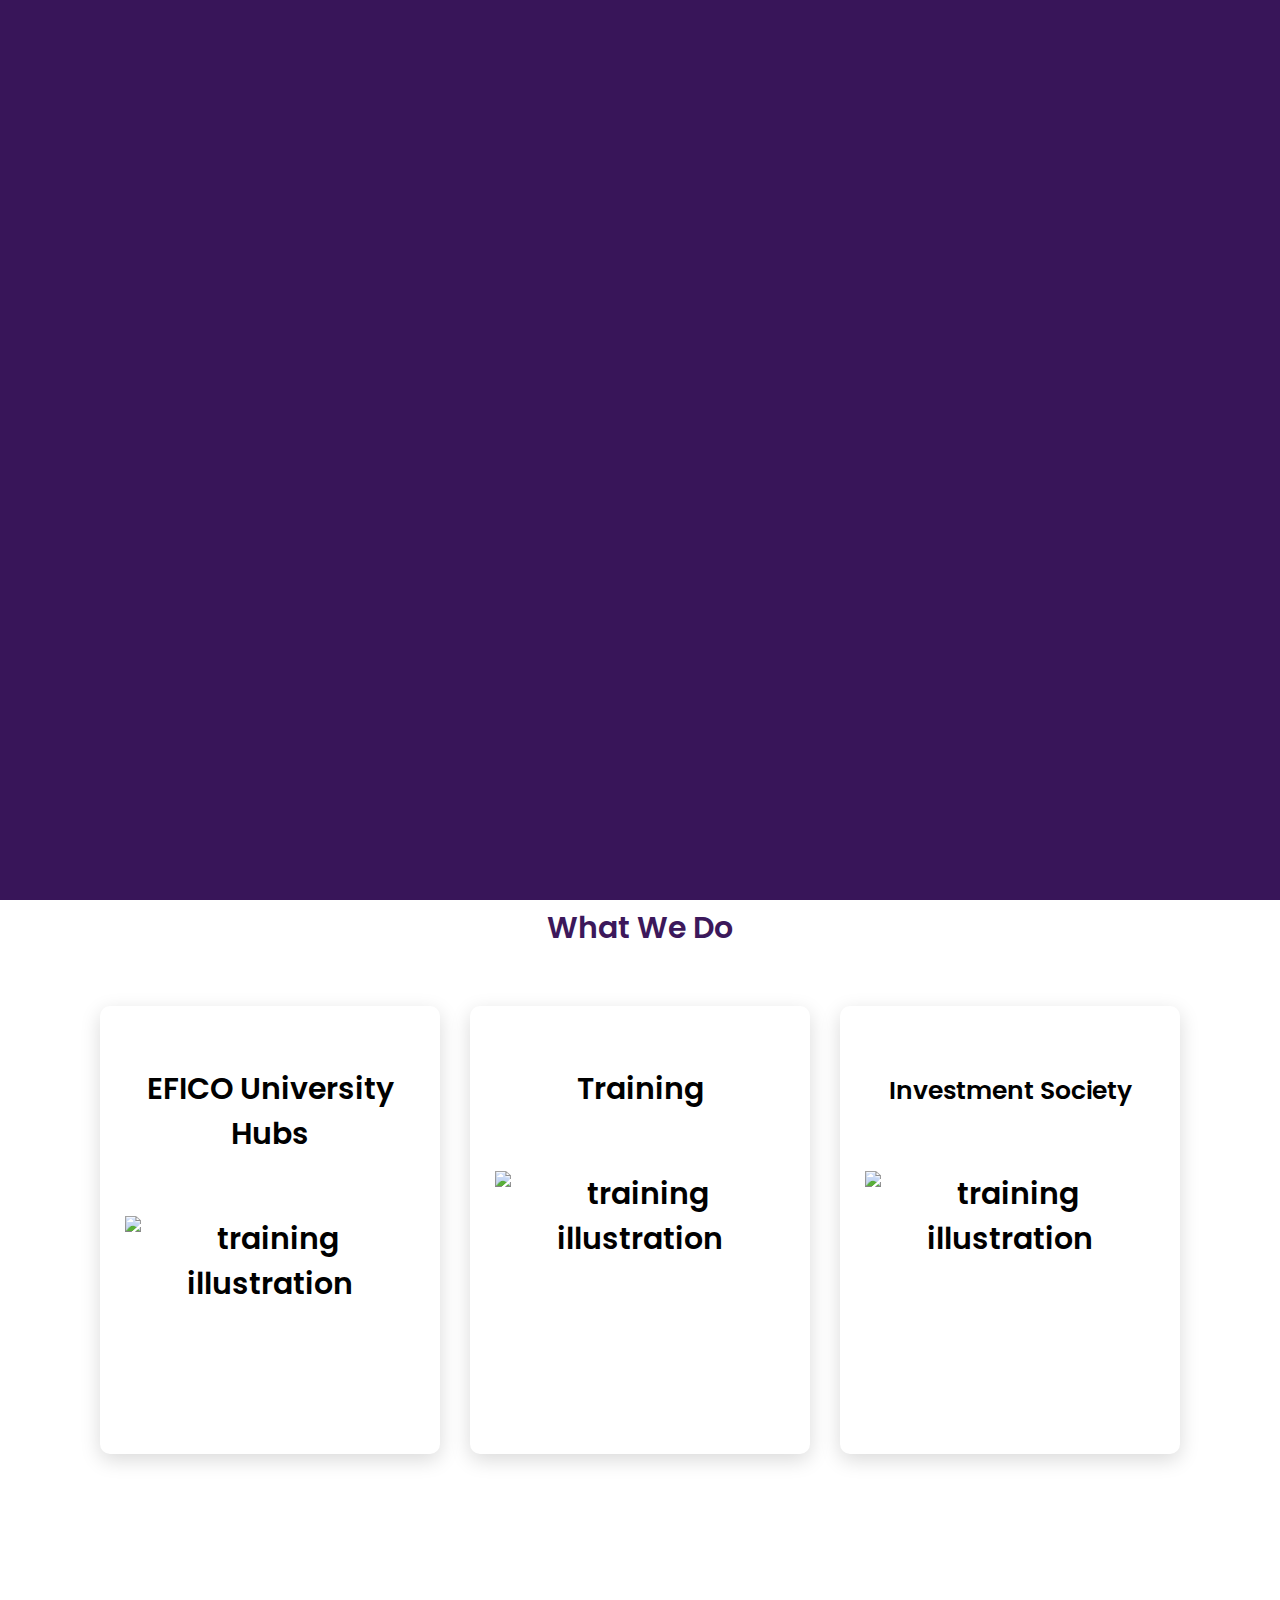
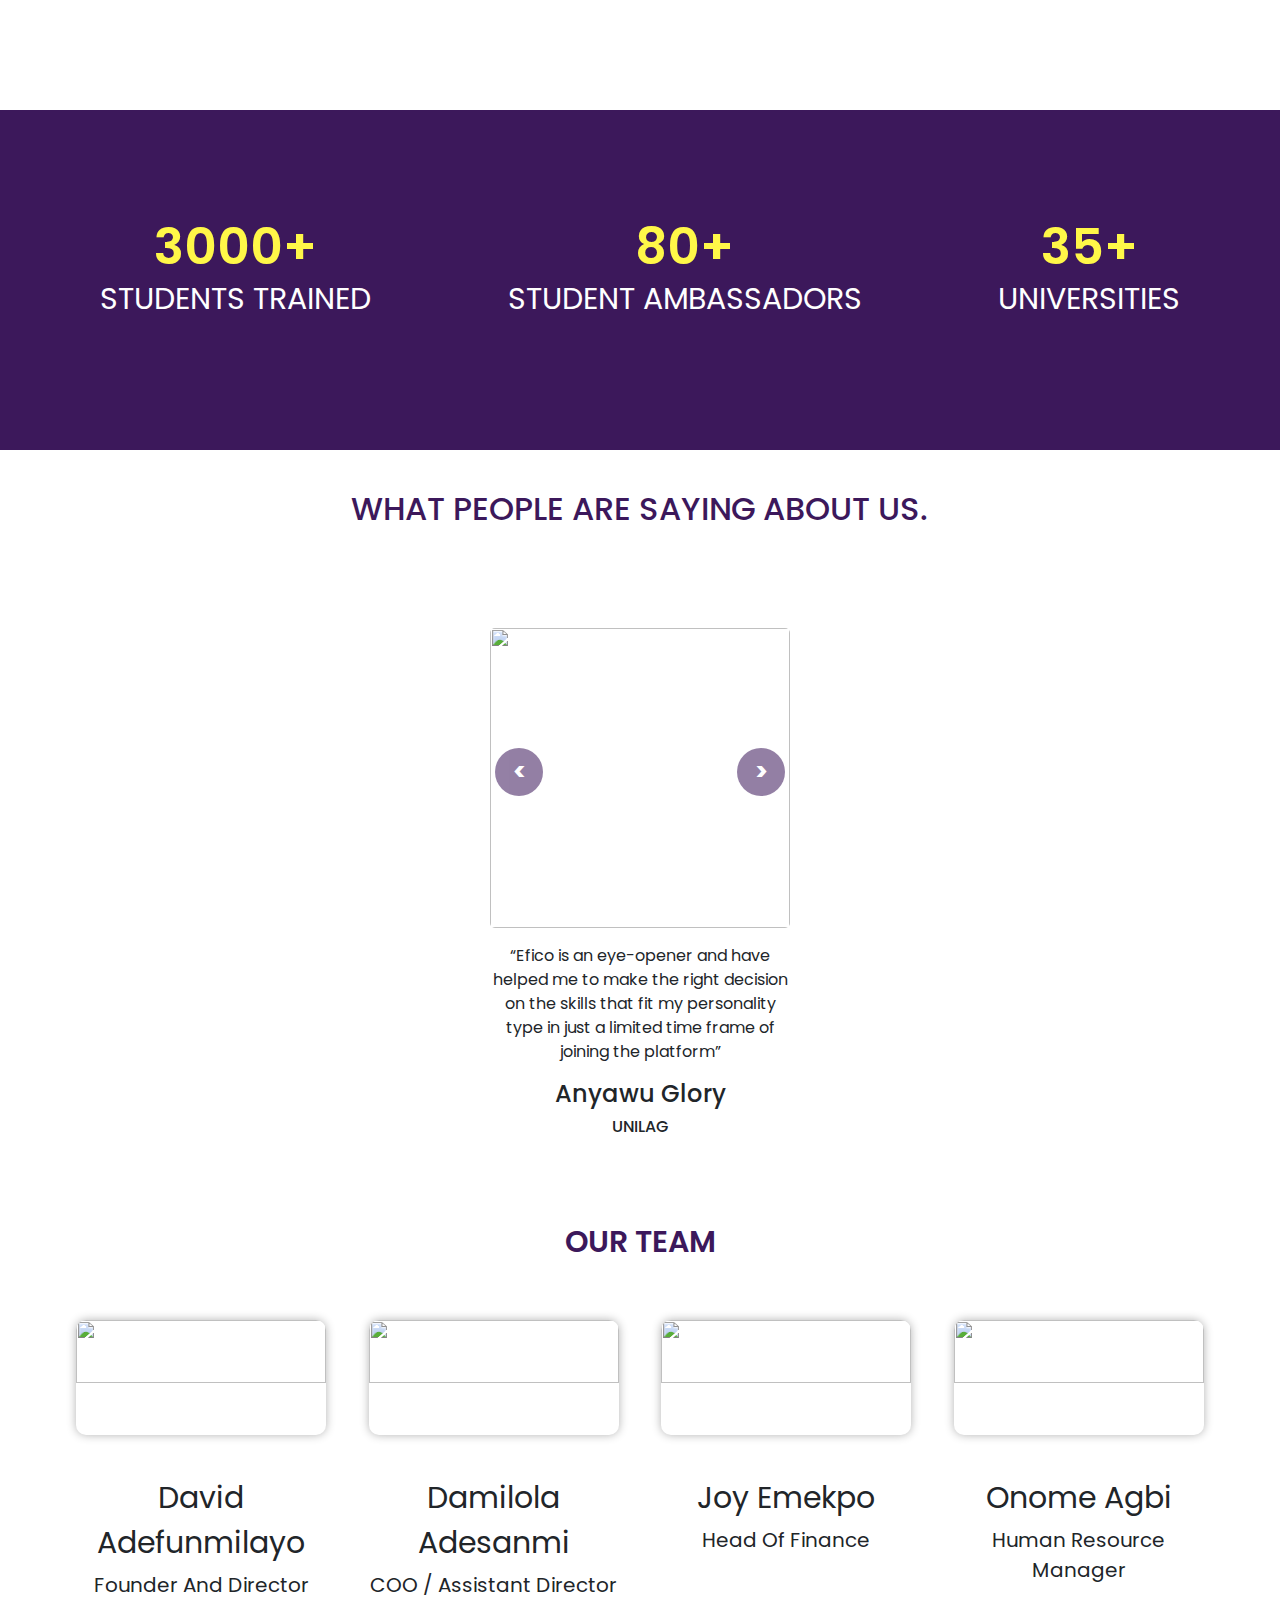
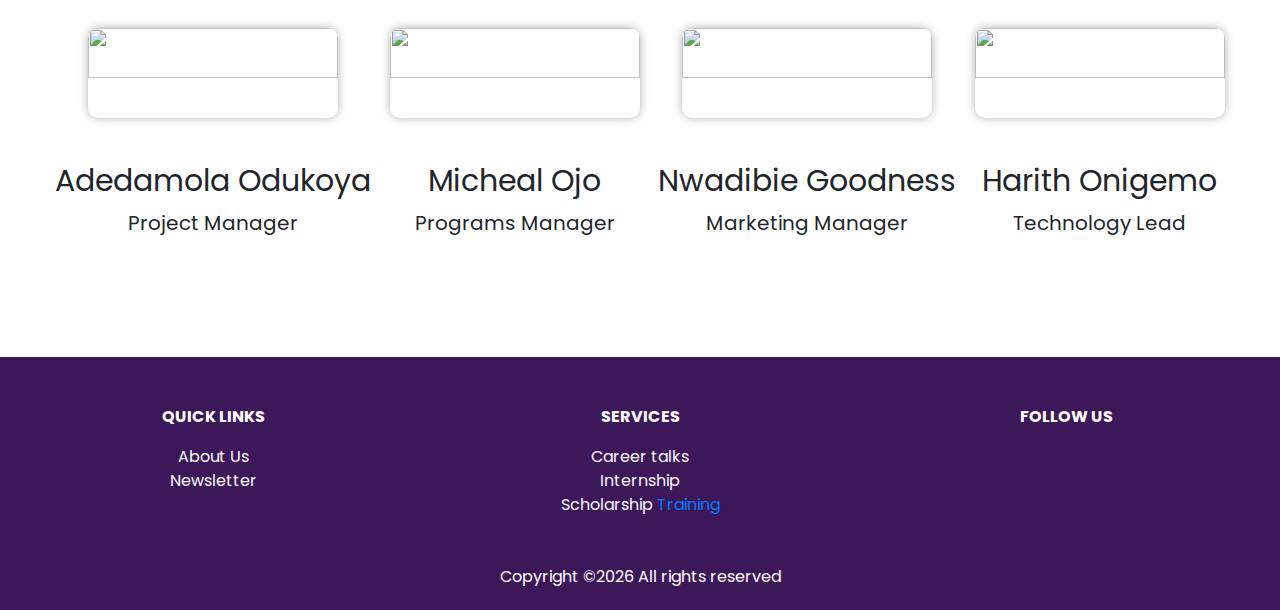
==== commit 7d26b2b5: "training link" ====
--- a/index.html
+++ b/index.html
@@ -247,7 +247,7 @@
                 <a href="service.html" class="text-light">Career talks</a> <br>
                 <a href="service.html" class="text-light">Internship</a> <br>
                 <a href="service.html" class="text-light">Scholarship</a>
-                
+                <a href="training/training.html">Training</a>
             </div>
             <div class="col">
                 <p><Strong>FOLLOW US</Strong></p>
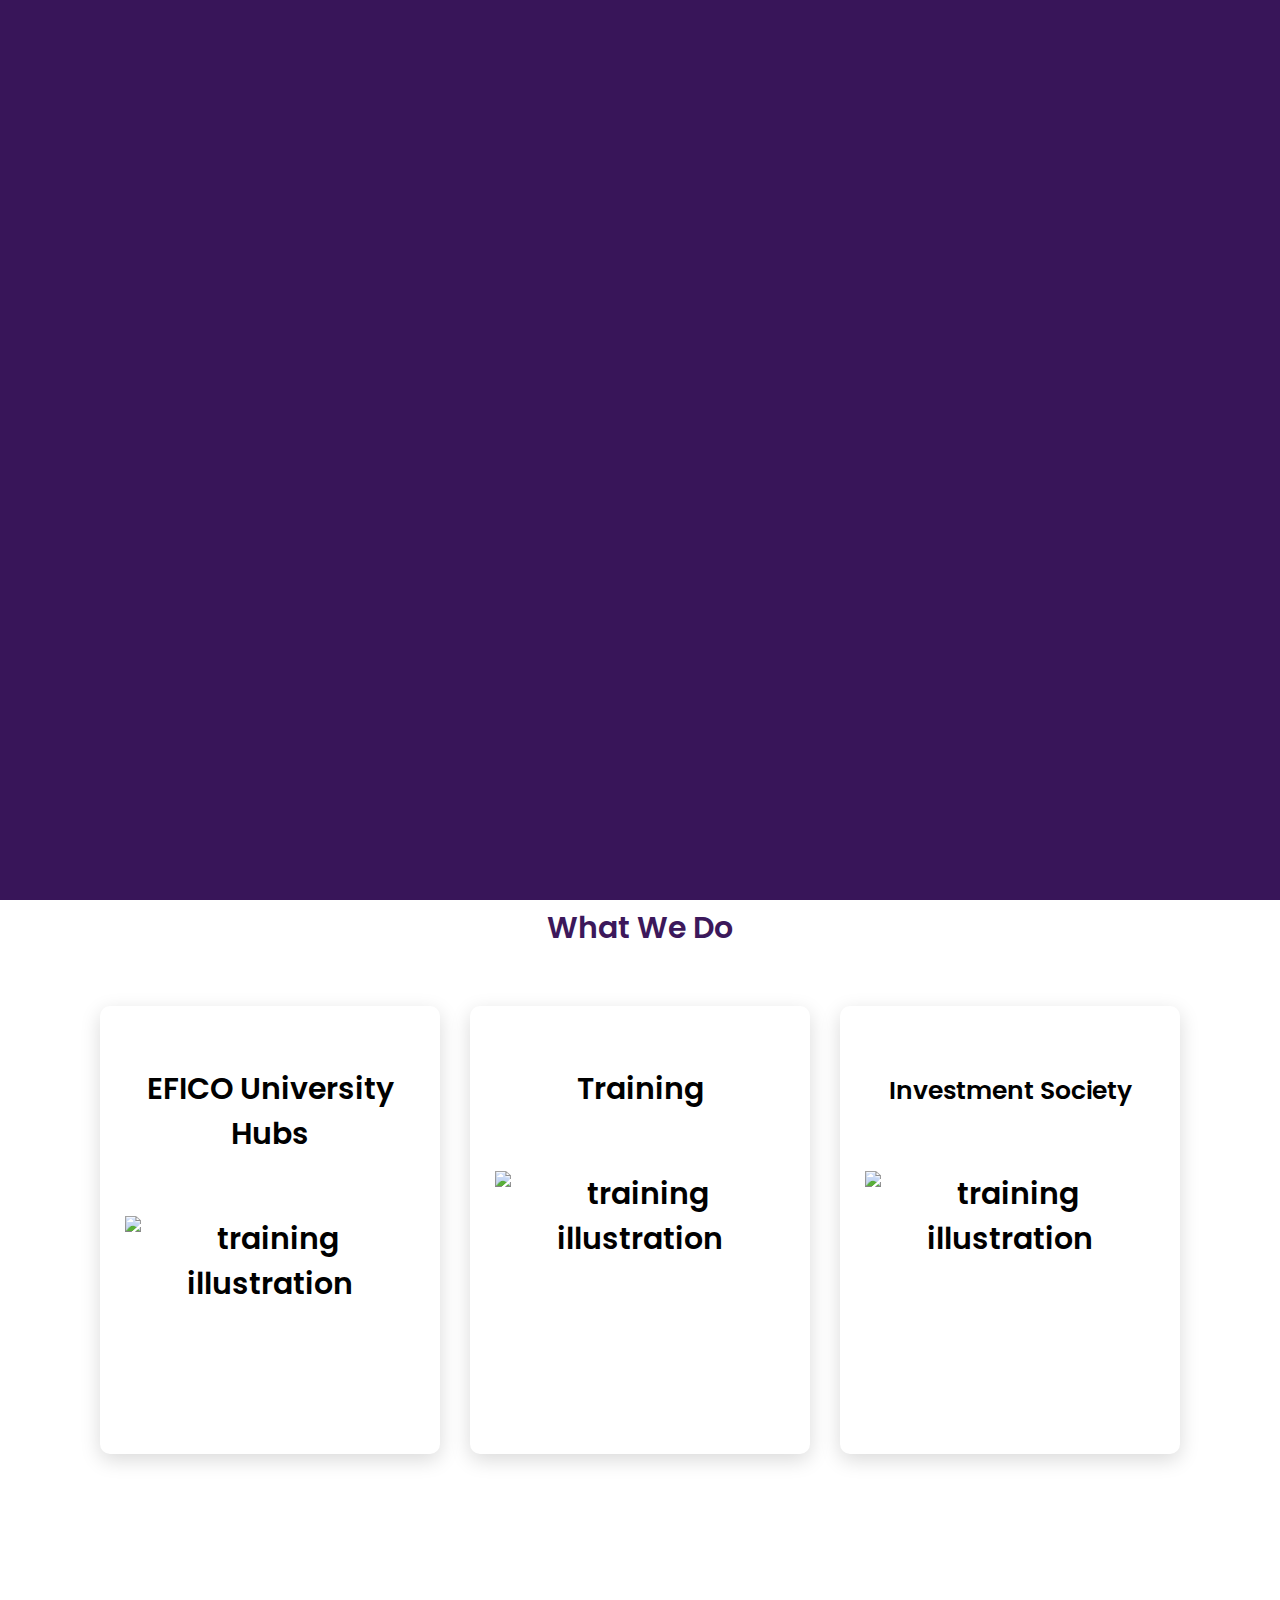
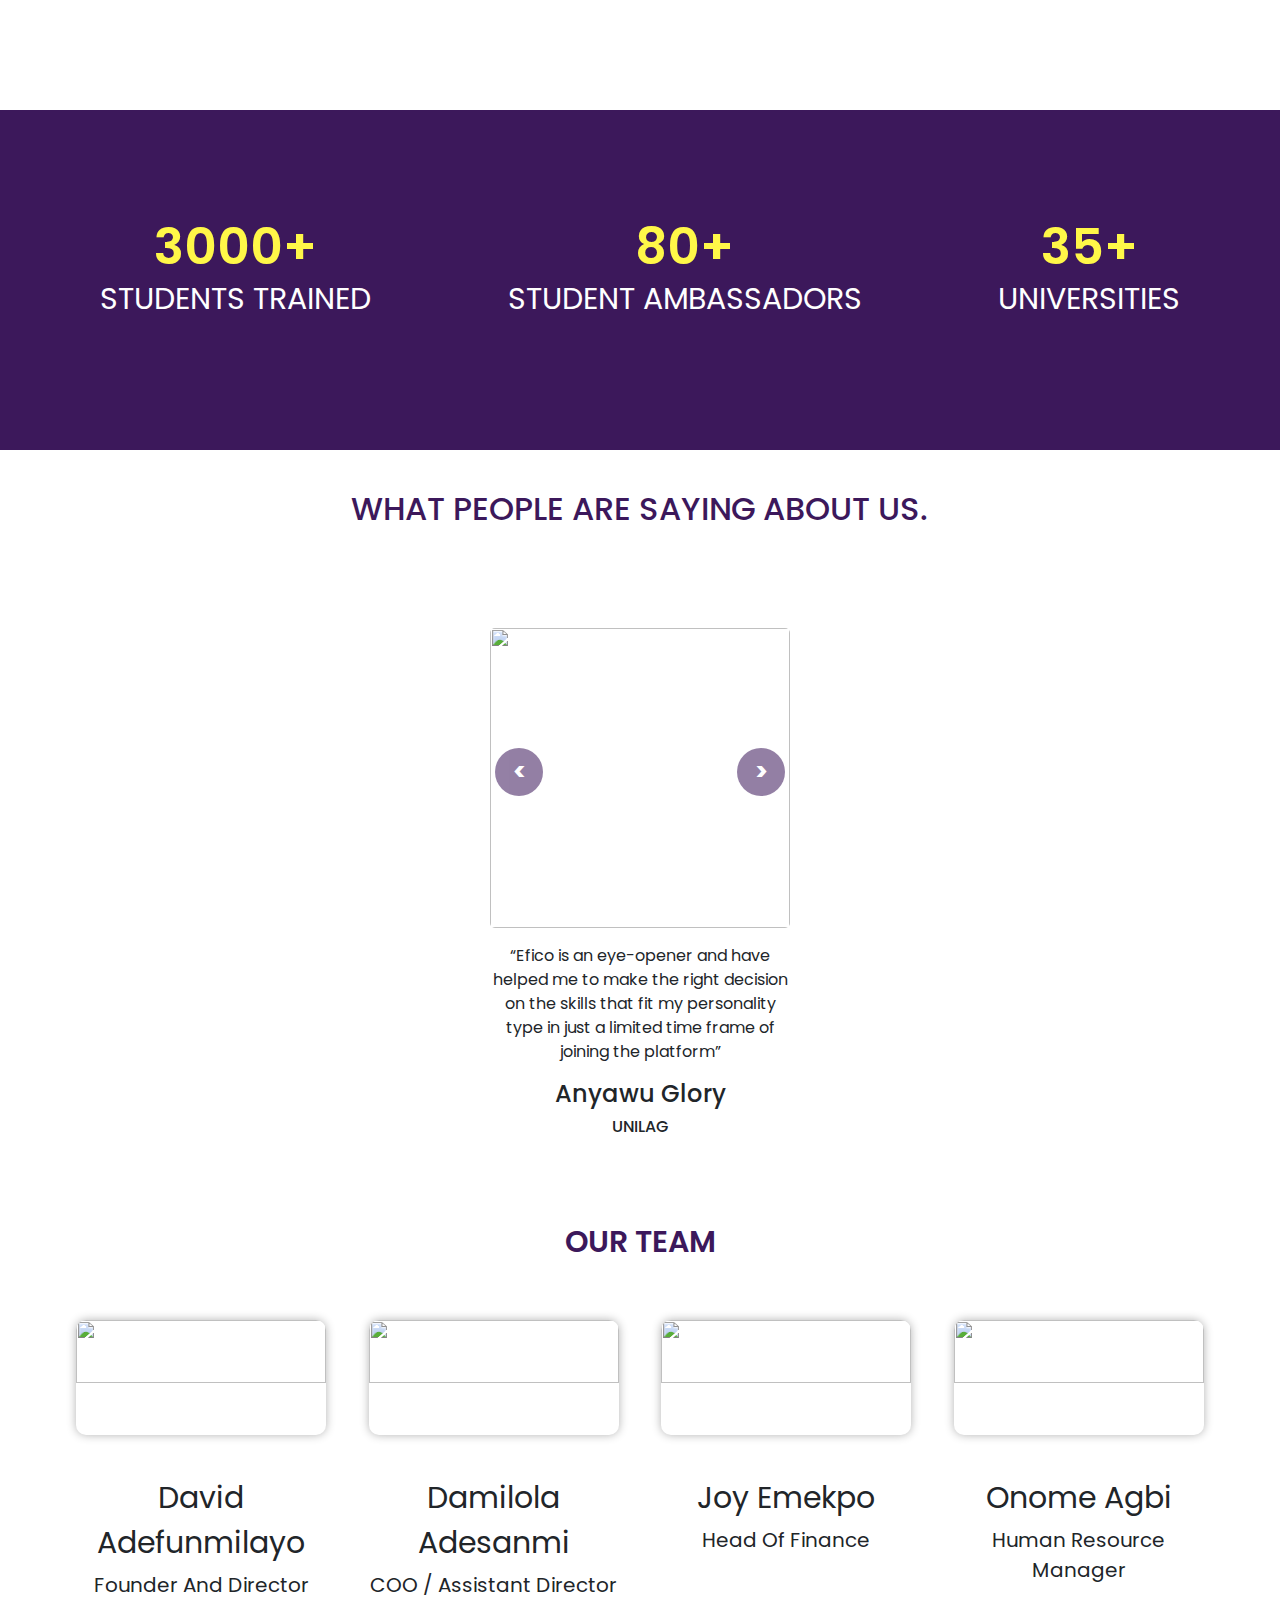
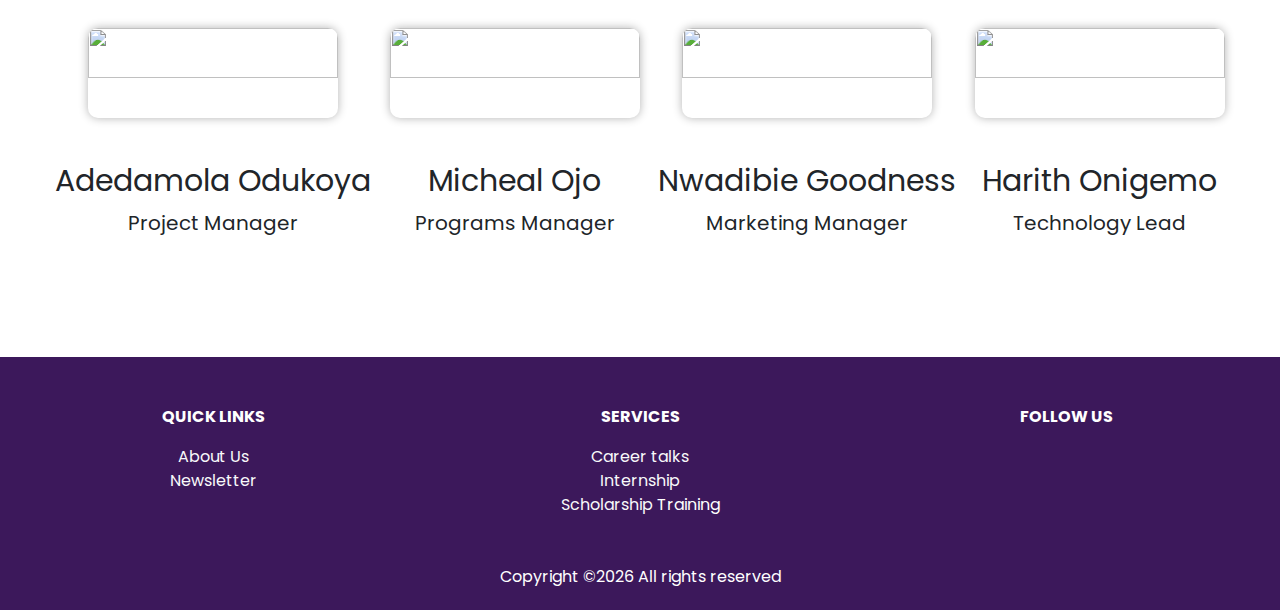
==== commit bd631d80: "update" ====
--- a/index.html
+++ b/index.html
@@ -247,7 +247,7 @@
                 <a href="service.html" class="text-light">Career talks</a> <br>
                 <a href="service.html" class="text-light">Internship</a> <br>
                 <a href="service.html" class="text-light">Scholarship</a>
-                <a href="training/training.html">Training</a>
+                <a href="training/training.html" style="text-decoration: none; color: white;">Training</a>
             </div>
             <div class="col">
                 <p><Strong>FOLLOW US</Strong></p>
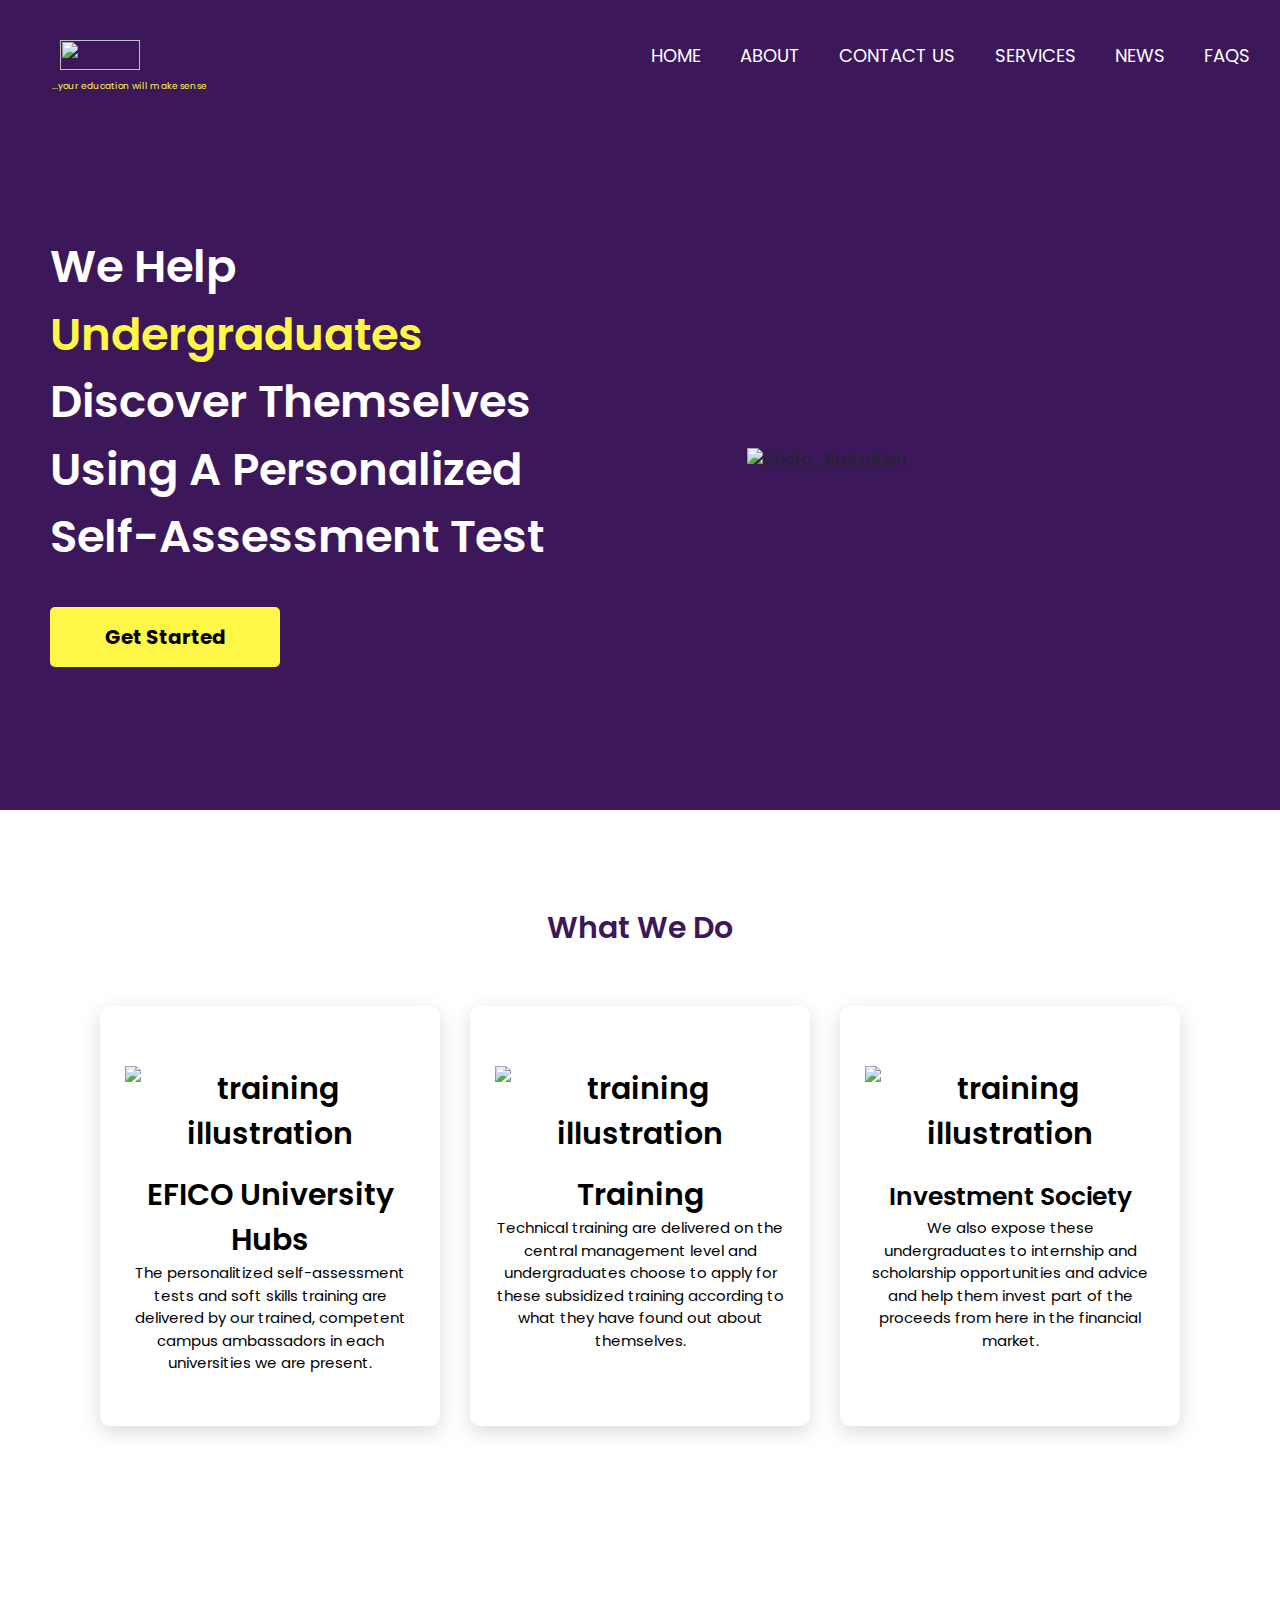
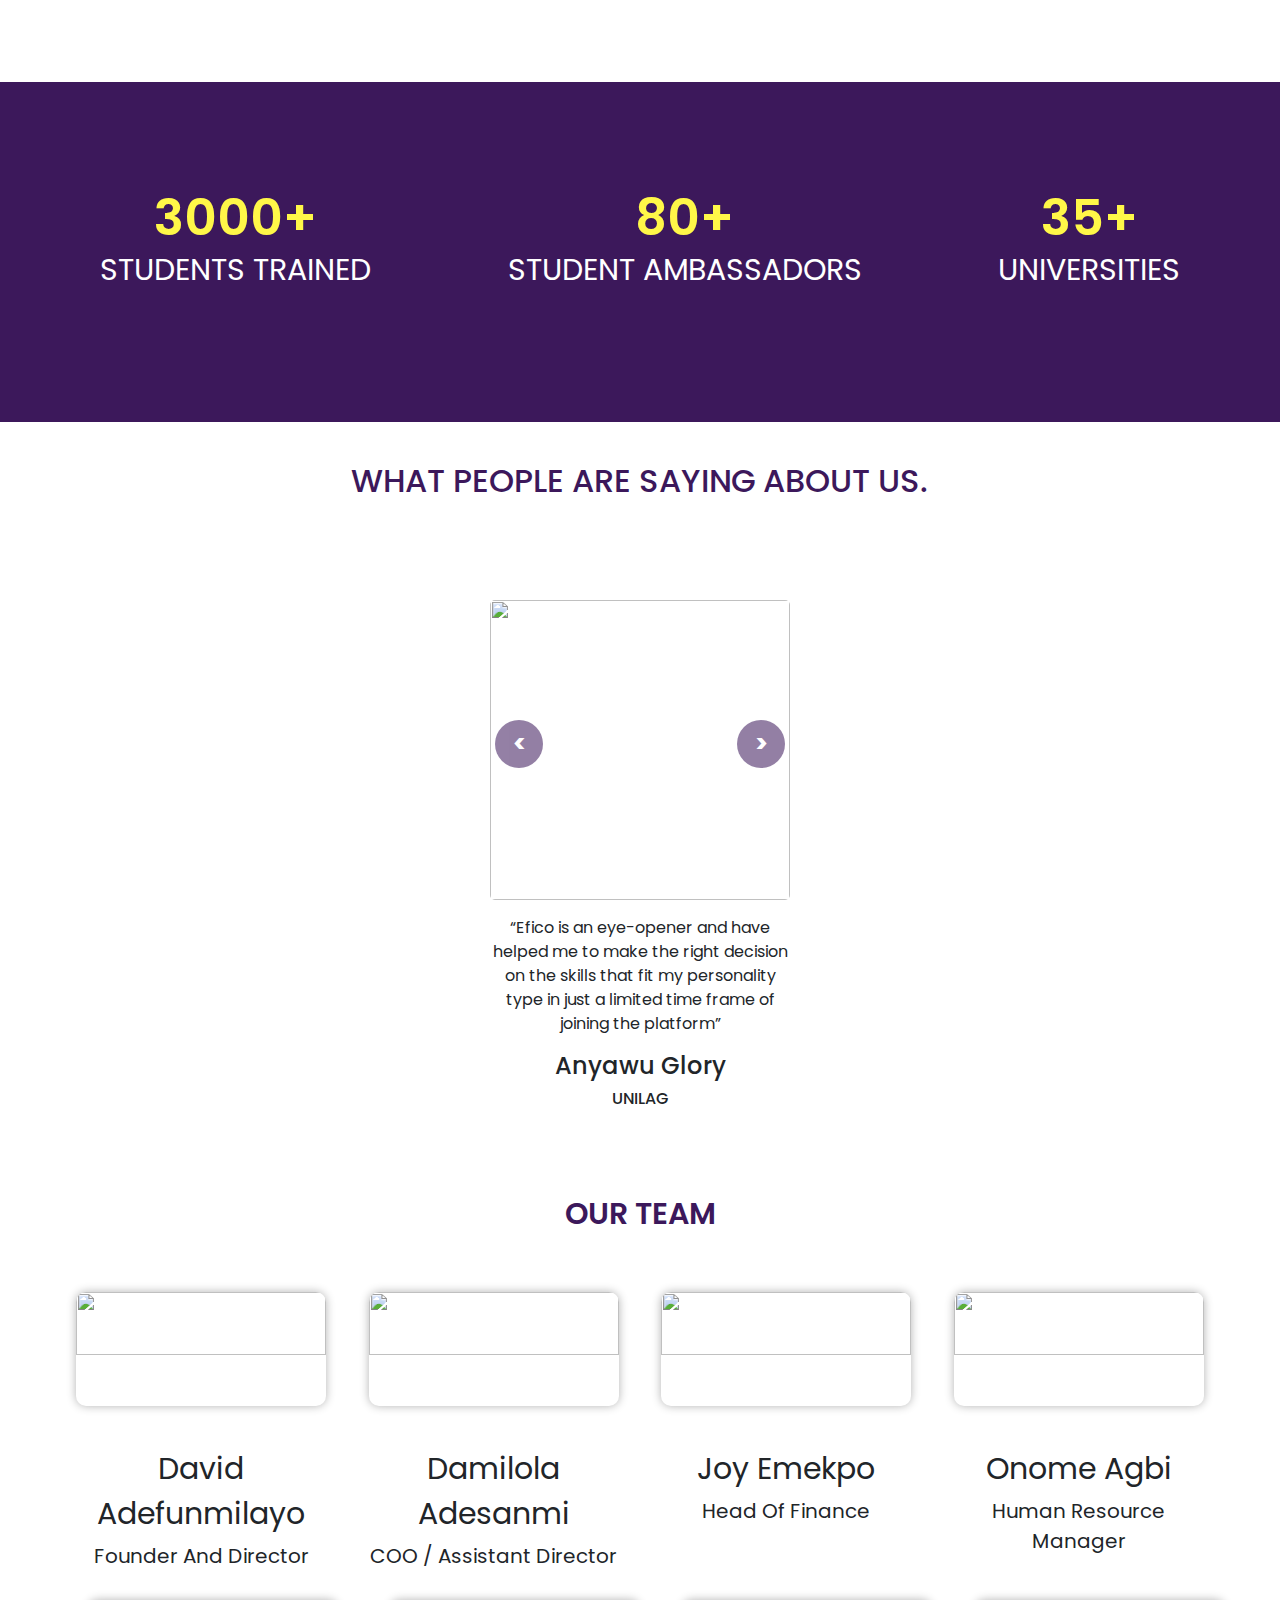
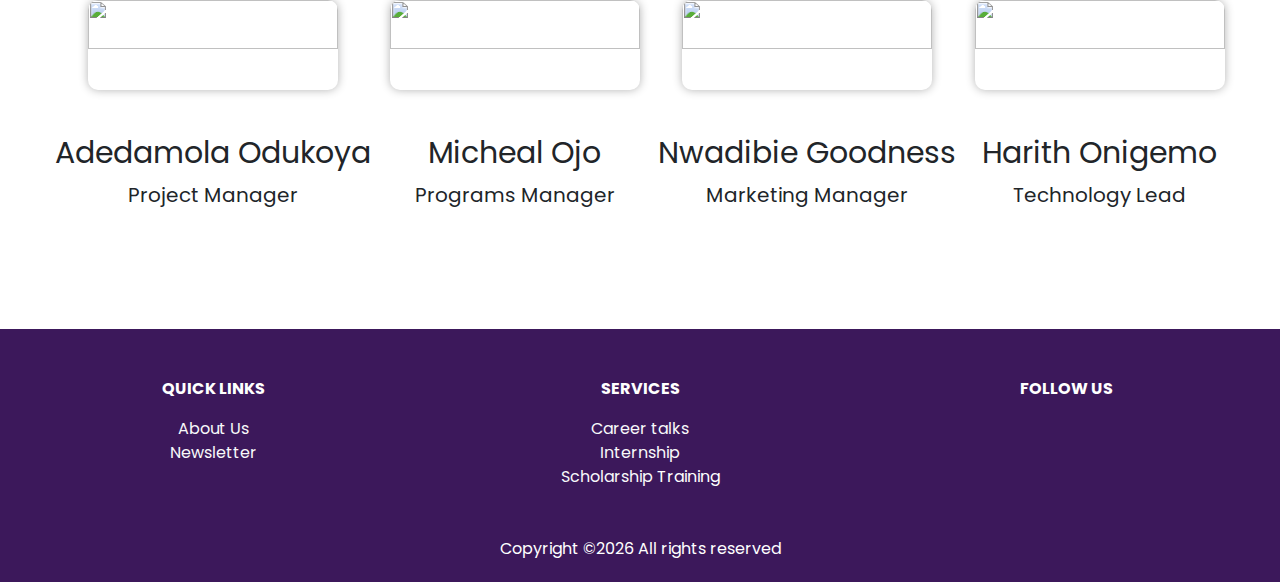
==== commit 3cf0cdd7: "some home page fixes" ====
--- a/index.html
+++ b/index.html
@@ -11,10 +11,10 @@
 <script src="assets/js/script.js"></script>
 </head>
 <body>
-<div class="splash ">
+<!-- <div class="splash ">
     <img src="https://media.giphy.com/media/lRwEh67kuL4EWx0hHs/giphy.gif" alt="" class="fade-in" width="250" height="250">
    
-</div>
+</div> -->
 
     <div class="top__bg flex col">
         <header class="flex row">
@@ -106,26 +106,34 @@
         <h1>What We Do</h1>
         <ul class="flex row">
             <li class="Flex">
-                <span>EFICO University Hubs</span>
+                
                 <figure>
                     <figcaption hidden>Image illustrating Training</figcaption>
                     <img src="https://res.cloudinary.com/dox2gqczu/image/upload/v1593797575/Graduation_2_zsjhht.gif" width="250" height="200" alt="training illustration">
                 </figure>
+                <span>EFICO University Hubs</span>
+                <span> <p>The personalitized self-assessment tests and soft skills training are delivered by our trained, competent campus ambassadors in each universities we are present. </p> </span>
             </li>
             <li class="Flex">
-                <span>Training</span>
+                
                 <figure>
                     <figcaption hidden>Image illustrating Training</figcaption>
                     <img src="https://res.cloudinary.com/dox2gqczu/image/upload/v1593797574/Kids_Studying_from_Home_4_yu3dmt.gif" width="250" height="250" alt="training illustration">
                 </figure>
+                <span>Training</span>
+                <span> <p>Technical training are delivered on the central management level and undergraduates choose to apply for these subsidized training according to what they have found out about themselves. 
+                </p> </span>
             </li>
             <li class="Flex">
-                <span style="font-size: 25px;">Investment&nbsp;Society</span>
+                
                 <figure>
                     <figcaption hidden>Image illustrating Training</figcaption>
                     <img src="https://res.cloudinary.com/dox2gqczu/image/upload/v1593675291/Finance_1_uukvzt.gif" width="250" height="250" alt="training illustration">
                     
                 </figure>
+                <span style="font-size: 25px;">Investment&nbsp;Society</span>
+                <span> <p>We also expose these undergraduates to internship and scholarship opportunities and advice and help them invest part of the proceeds from here in the financial market.
+                </p> </span>
             </li>
         </ul>
     </section>
--- a/assets/css/index.css
+++ b/assets/css/index.css
@@ -169,19 +169,21 @@
     border-radius: 10px;
     flex-shrink: 0;
     width: 340px;
-    height: 448px;
+    height: auto;
     align-items: center;
     text-align: center;
     padding: 60px 25px 35px 25px;
+}
+.section-one p{
+    font-size: 15px;
+    font-weight: normal;
 }
 .section-one li:hover {
     cursor: pointer;
     transform: scale(1.1);
     box-shadow: 0px 0px 10px rgba(0, 0, 0, 0.2)
 }
-.section-one li img {
-    margin-top: 60px
-}
+
 .section-two {
     background-color: #3C185B;
     height: fit-content;
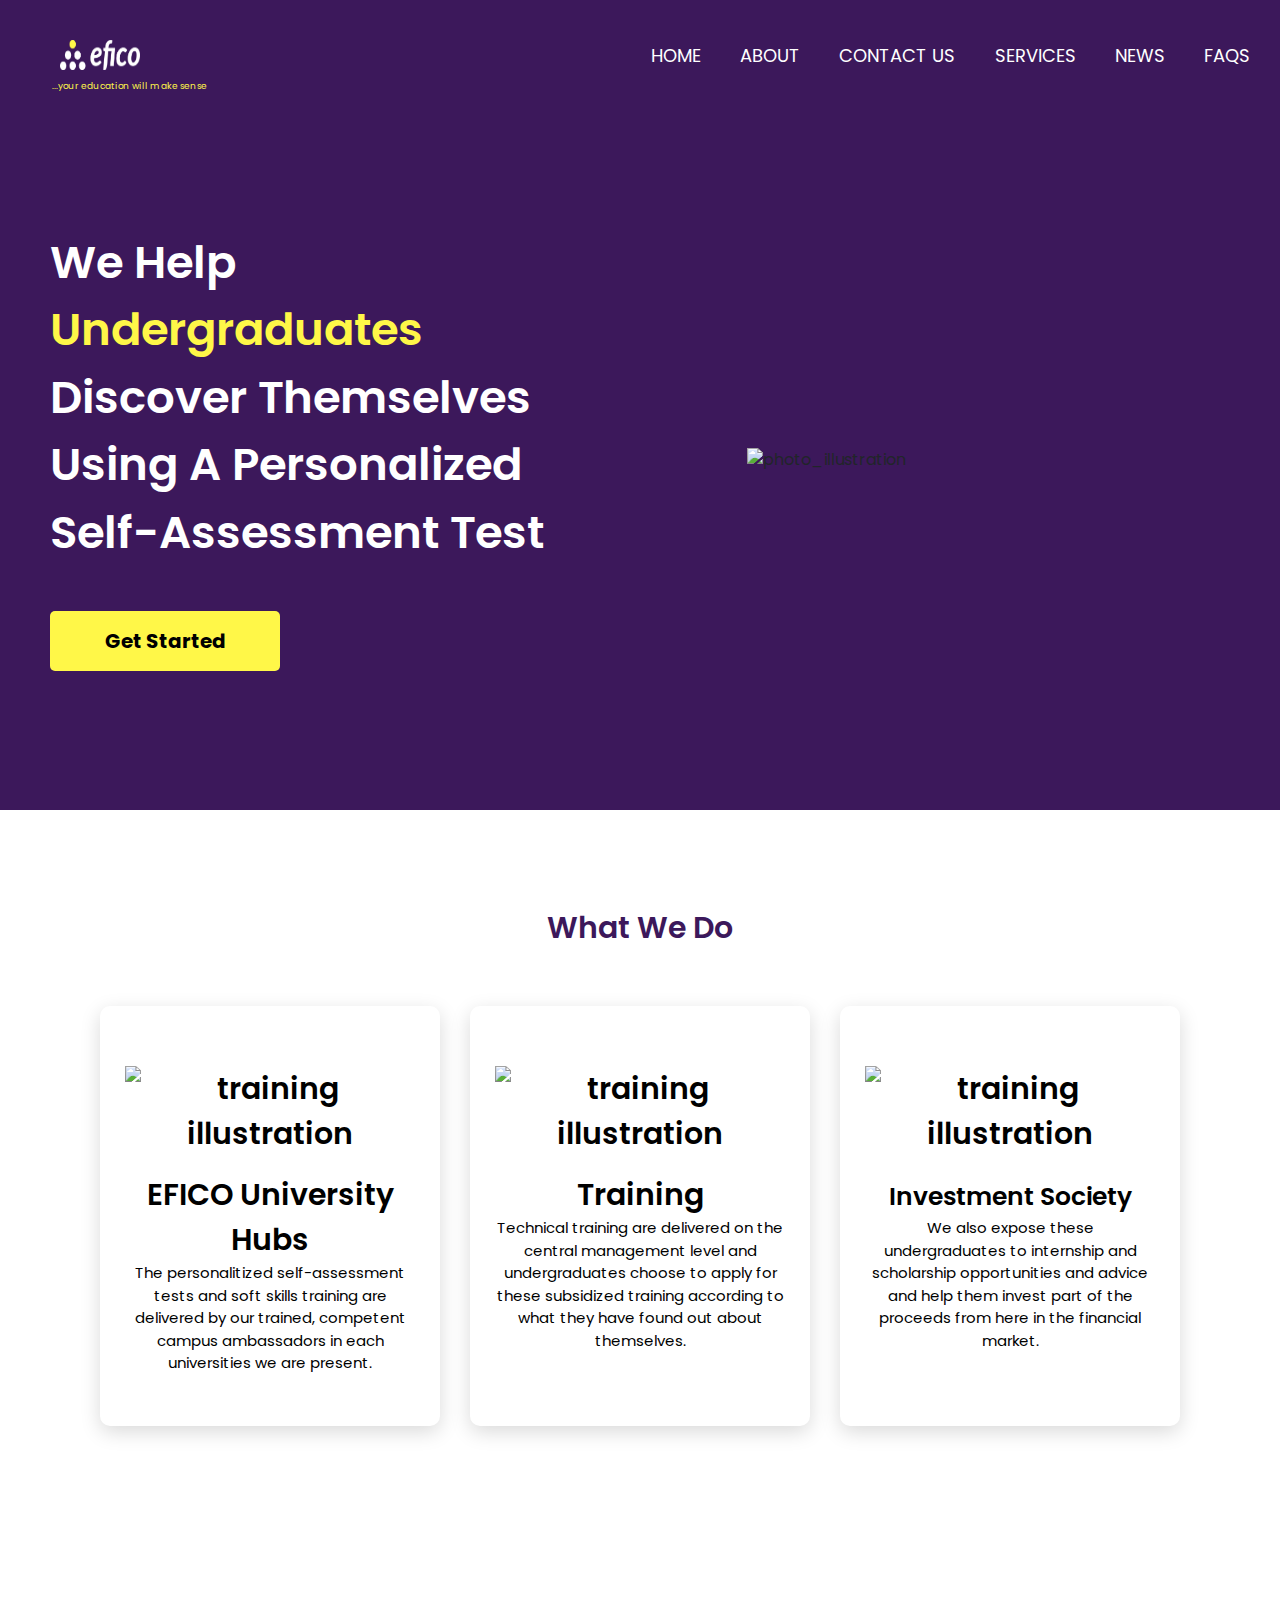
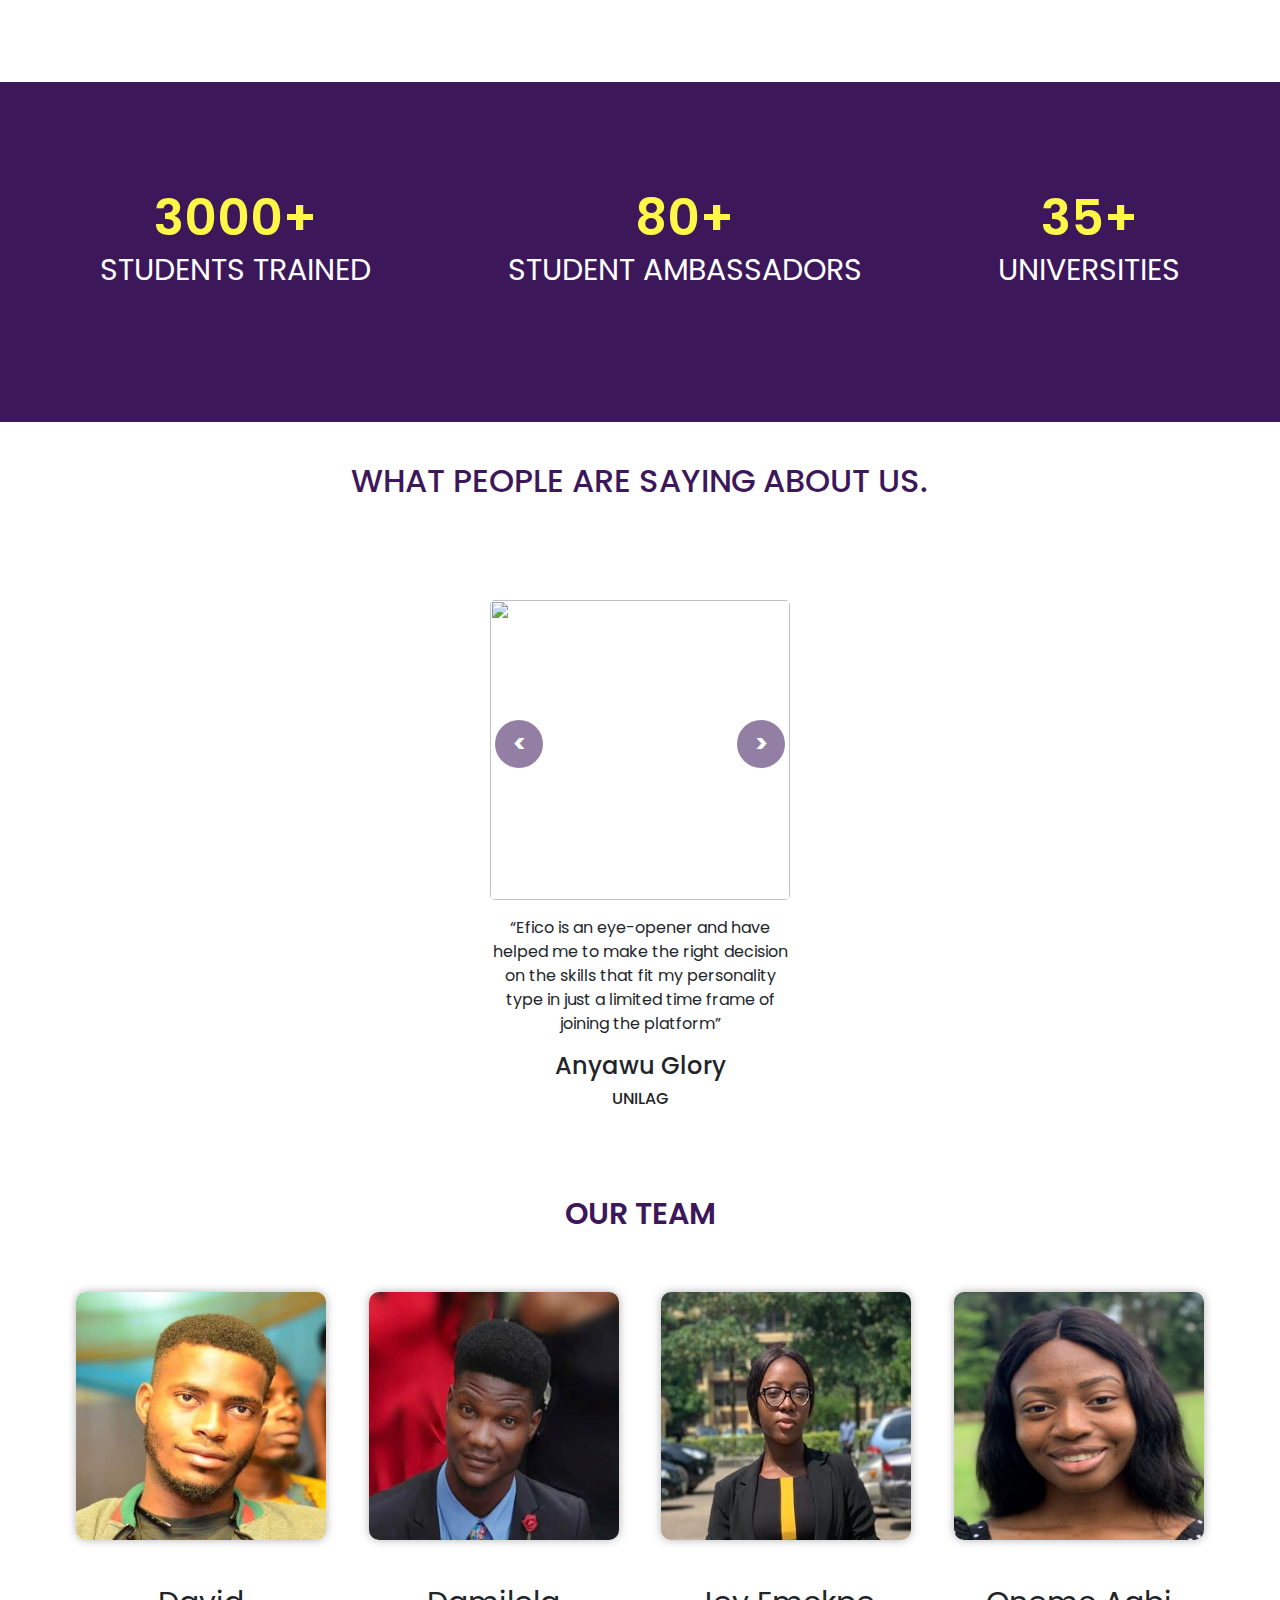
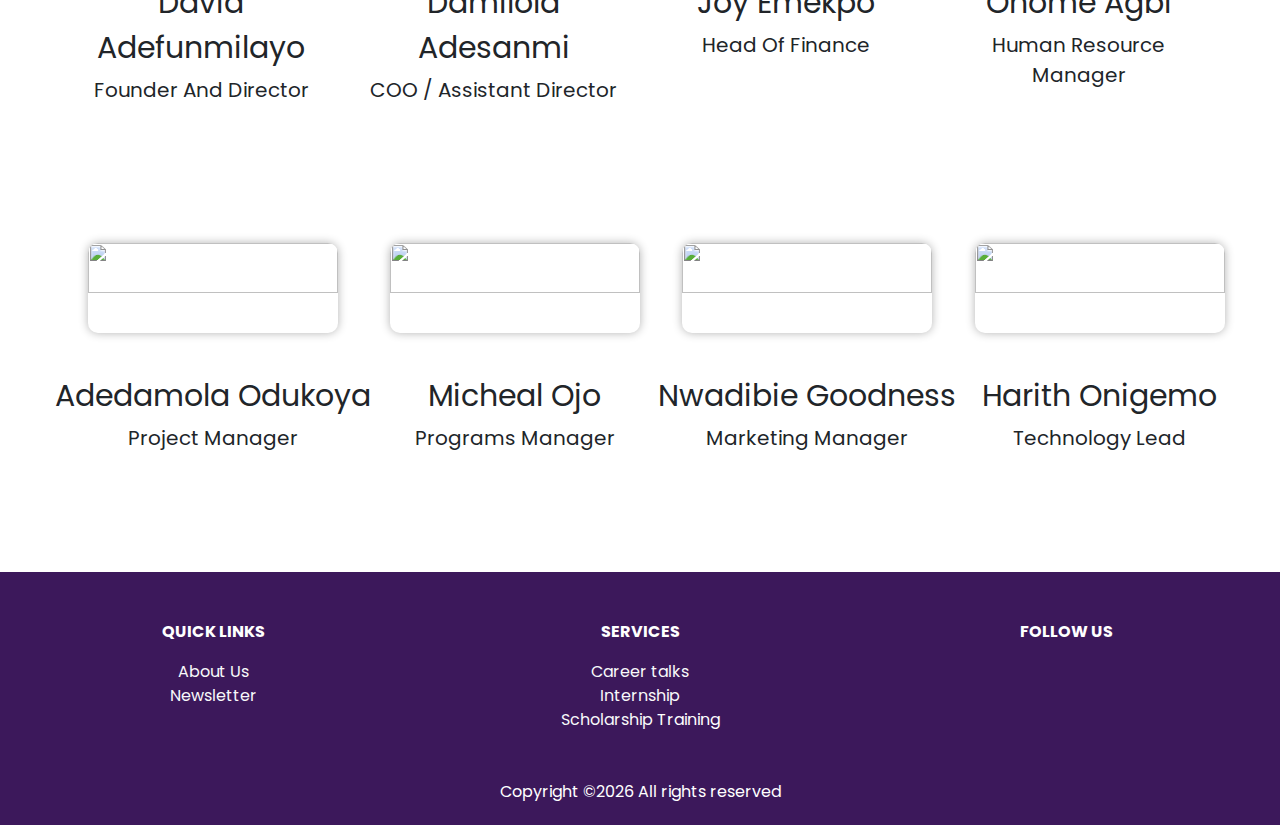
==== commit cd4c826e: "Added play button" ====
--- a/index.html
+++ b/index.html
@@ -55,6 +55,7 @@
                 <p>We help <span class="special">undergraduates</span> discover themselves using a Personalized
                     self-assessment test</p>
                 <button data-toggle="modal" data-target="#exampleModal">Get Started</button>
+                <a href="videoPage.html" class="video-page"><i class="fas fa-play-circle" id="play"></i></a>
             </div>
 
             <img src="./assets/img/startup.svg" alt="photo_illustration" class="illustration">
--- a/assets/css/index.css
+++ b/assets/css/index.css
@@ -96,6 +96,14 @@
 main .illustration {
     width: 30%;
     height: auto
+}
+main .video-page{
+    font-size: 60px;
+    color: #FFF748;
+}
+main #play{
+    margin: 25px 0px 0px 20px; 
+    position: absolute;
 }
 .content button {
     text-align: center;
@@ -403,6 +411,12 @@
      font-size: 12px;
      }
  }
+ @media only screen and (min-width: 1200px){
+    main #play{
+        margin: 25px 0px 0px 20px; 
+        position: absolute;
+    }
+ }
  @media only screen and (max-width: 1200px) {
     section.flex h1 {
         margin-bottom: 60px;
@@ -578,4 +592,35 @@
         font-size: 18px;
         height: 50px;
     }
-}
+    main #play{
+        /* margin: 0px 0px 0px 0px;  */
+        position: absolute;
+    }
+}
+@media only screen and (max-width: 380px){
+    header {
+        padding: 0 25px;
+    }
+    header .logo p {
+        font-size: 16px;
+    }
+    main .content {
+        margin: 0 40px 0 25px;
+    }
+    main .content p {
+        font-size: 22px;
+        margin-bottom: 0px;
+    }
+    main .illustration {
+        width: 40%;
+    }
+    .content button {
+        width: 160px;
+        font-size: 18px;
+        height: 50px;
+    }
+    main #play{
+        margin: -10px 0px 20px 0px; 
+        position: absolute;
+    }
+}
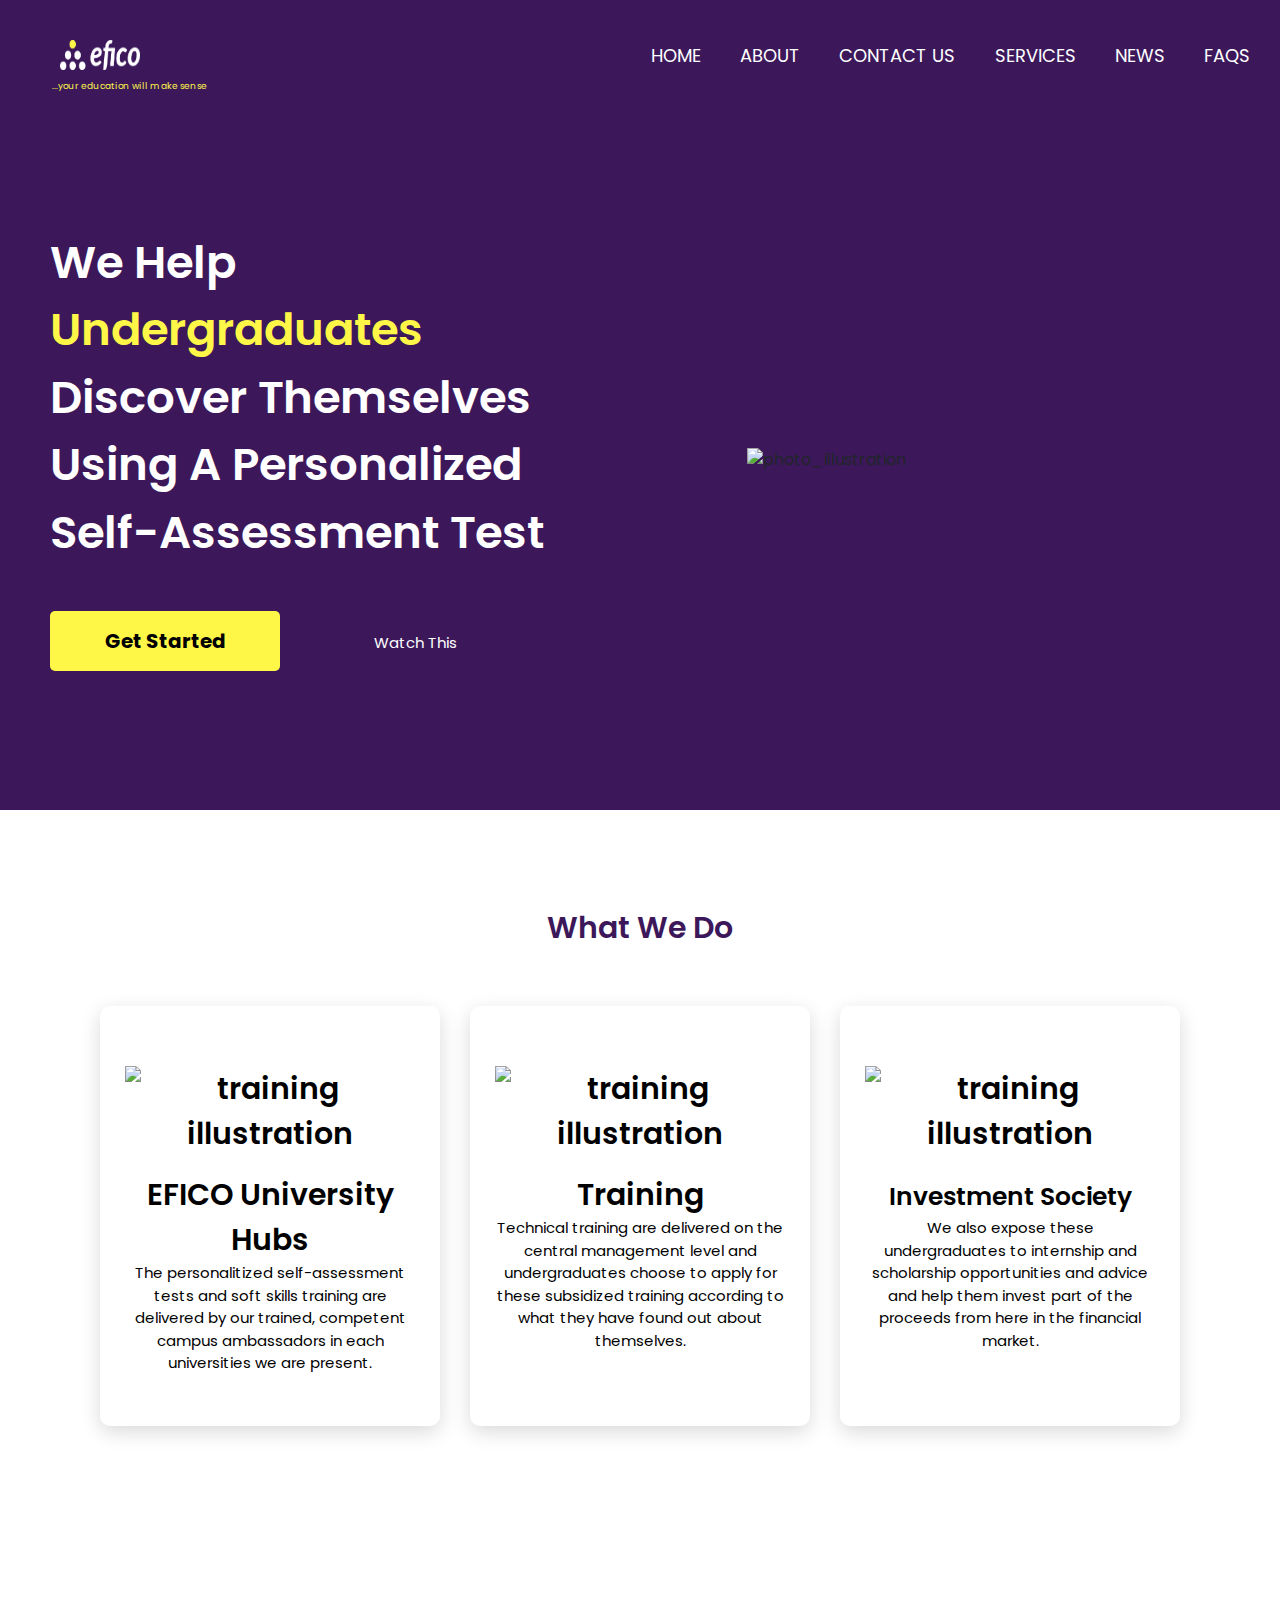
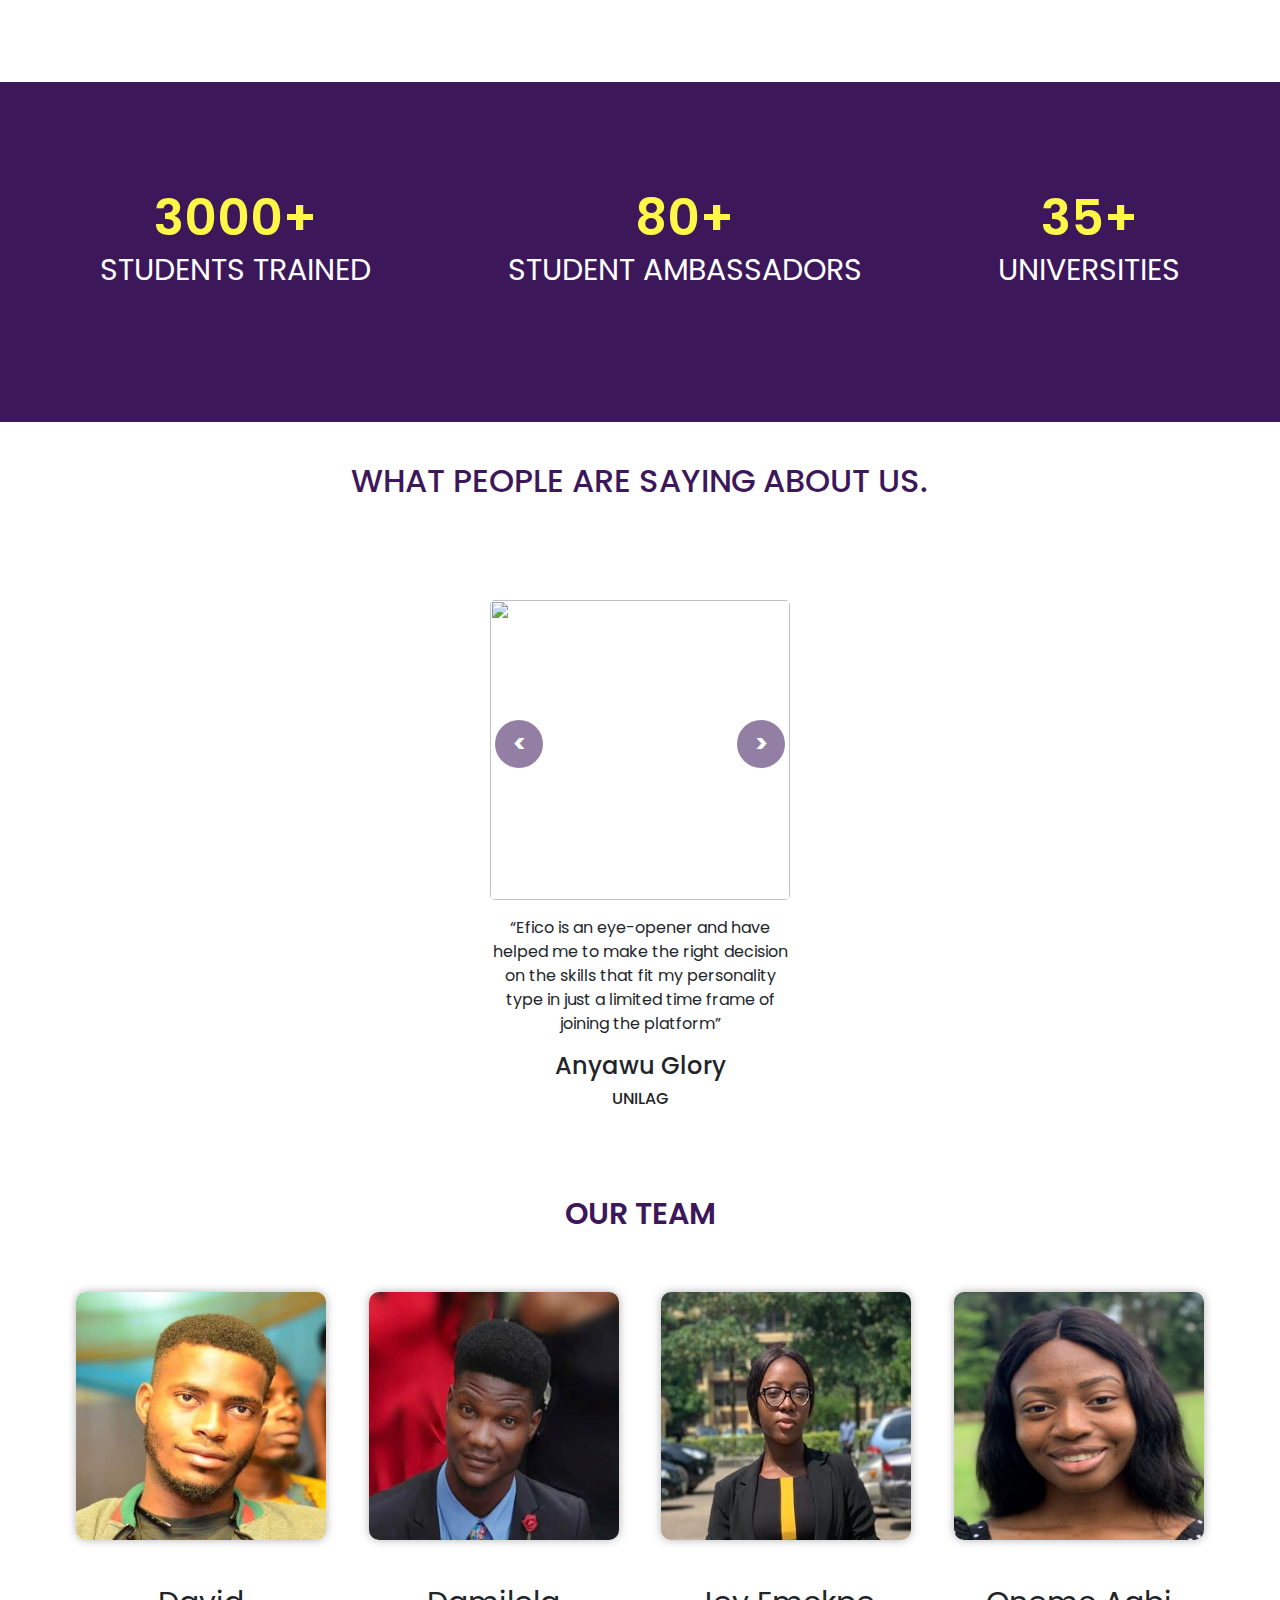
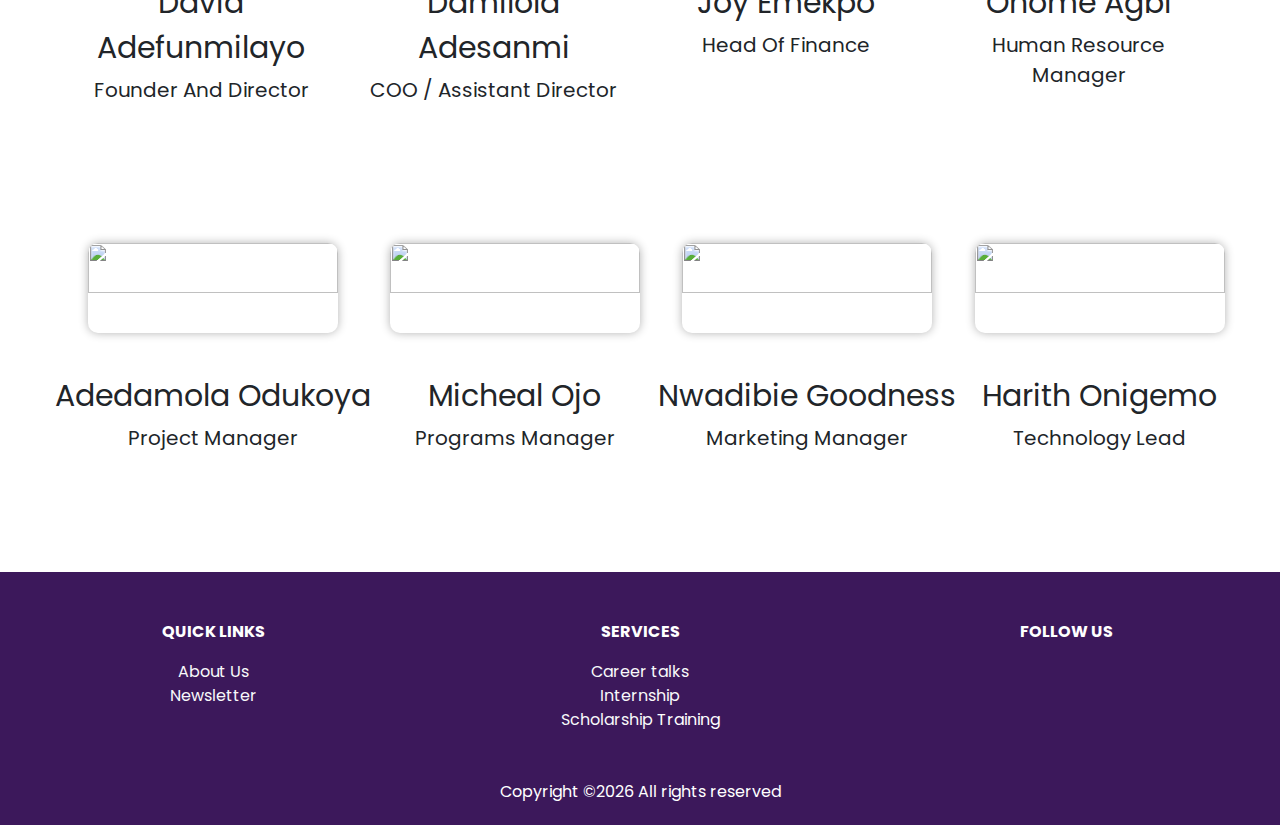
==== commit f0bbab09: "Minor fix" ====
--- a/index.html
+++ b/index.html
@@ -55,7 +55,7 @@
                 <p>We help <span class="special">undergraduates</span> discover themselves using a Personalized
                     self-assessment test</p>
                 <button data-toggle="modal" data-target="#exampleModal">Get Started</button>
-                <a href="videoPage.html" class="video-page"><i class="fas fa-play-circle" id="play"></i></a>
+                <a href="videoPage.html" class="video-page"><i class="fas fa-play-circle" id="play"></i><span id="watch">Watch This</span></a>
             </div>
 
             <img src="./assets/img/startup.svg" alt="photo_illustration" class="illustration">
--- a/assets/css/index.css
+++ b/assets/css/index.css
@@ -100,6 +100,11 @@
 main .video-page{
     font-size: 60px;
     color: #FFF748;
+}
+main #watch{
+    font-size: 15px;
+    display: none;
+    color: #FFFFFF;
 }
 main #play{
     margin: 25px 0px 0px 20px; 
@@ -416,6 +421,10 @@
         margin: 25px 0px 0px 20px; 
         position: absolute;
     }
+    main #watch{
+        display: inline-block;
+        margin-left: 90px;
+    }
  }
  @media only screen and (max-width: 1200px) {
     section.flex h1 {
